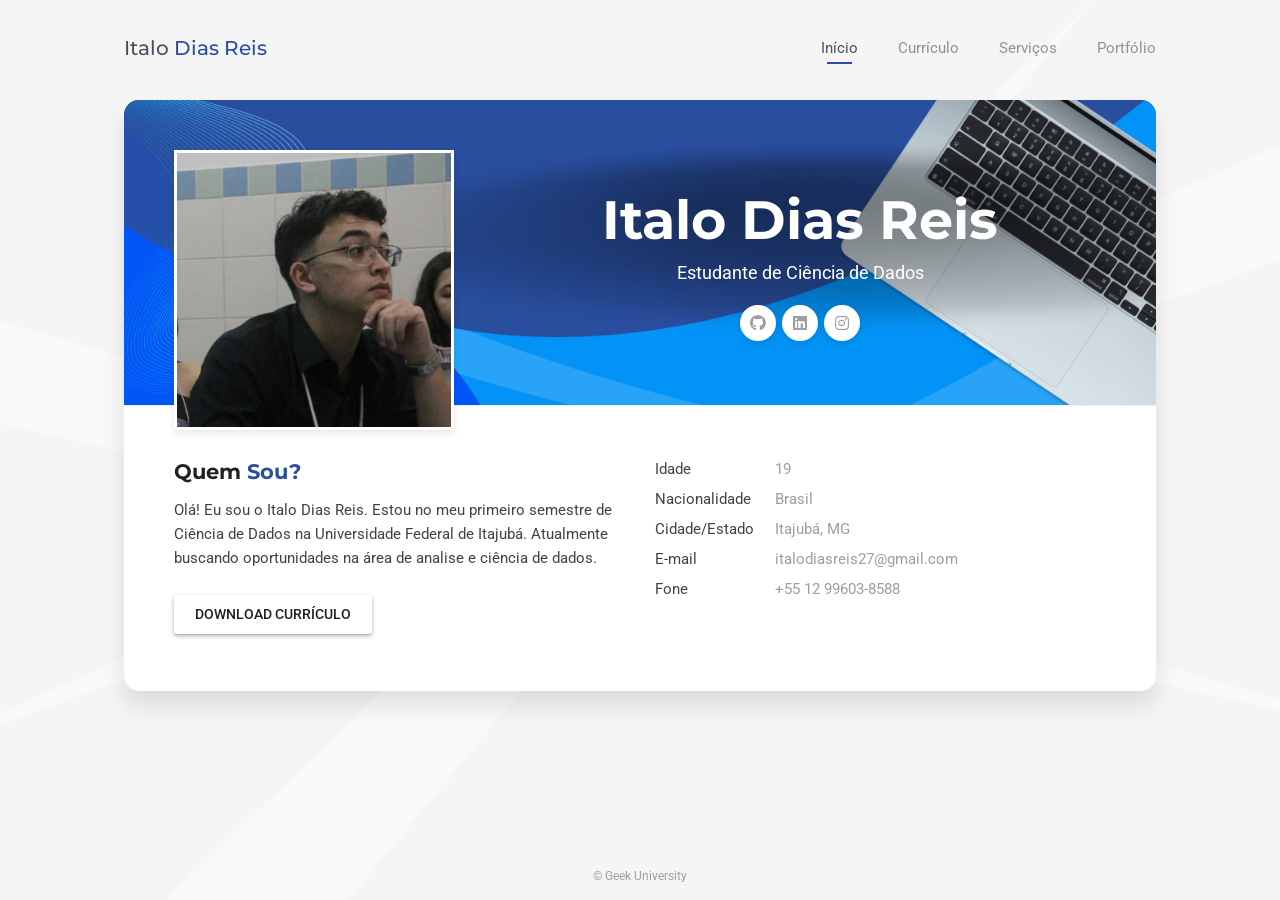
==== Curriculo/italo27-py.github.io/index.html @ 97f1845e "Mudança dos nomes/icones da nova area de habildiades" ====
<!DOCTYPE html>
<html lang="pt-br" class="no-js">
  <head>
    <meta charset="UTF-8" />
    <meta http-equiv="X-UA-Compatible" content="IE=edge"> 
    <title>Italo Dias Reis</title>
    <meta name="viewport" content="width=device-width, initial-scale=1, maximum-scale=1" />
    <meta name="description" content="Curriculum vitae Italo Dias Reis" />
    <meta name="keywords" content="curriculo, vitae, geek, university, git, github" />
    <link rel="shortcut icon" href="favicon.ico">

    <link rel="stylesheet" href="css/bootstrap.min.css" type="text/css">
    <link rel="stylesheet" href="css/normalize.css" type="text/css">
    <link rel="stylesheet" href="css/animate.css" type="text/css">
    <link rel="stylesheet" href="css/transition-animations.css" type="text/css">
    <link rel="stylesheet" href="css/owl.carousel.css" type="text/css">
    <link rel="stylesheet" href="css/magnific-popup.css" type="text/css">
    <link rel="stylesheet" href="css/main-green.css" type="text/css">
    <link rel="stylesheet" href="https://cdnjs.cloudflare.com/ajax/libs/font-awesome/6.5.1/css/all.min.css">
    <script src="js/jquery-2.1.3.min.js"></script>
    <script src="js/modernizr.custom.js"></script>
  </head>

  <body class="material-template">
    <!-- Loading animation -->
    <div class="preloader">
      <div class="preloader-animation">
        <div class="preloader-spinner">
        </div>
      </div>
    </div>
    <!-- /Loading animation -->

    <div id="page" class="page">
      <!-- Header -->
      <header id="site_header" class="header mobile-menu-hide">
        <div class="header-content">
          <div class="site-title-block mobile-hidden">
            <a href="index.html#home"><div class="site-title">Italo <span>Dias Reis</span></div></a>
          </div>

          <!-- Navigation -->
          <div class="site-nav">
            <!-- Main menu -->
            <ul id="nav" class="site-main-menu">
              <li>
                <a class="pt-trigger" href="index.html#home">Início</a>
              </li>
              <li>
                <a class="pt-trigger" href="index.html#resume">Currículo</a>
              </li>
              <li>
                <a class="pt-trigger" href="index.html#services">Serviços</a>
              </li>
              <li>
                <a class="pt-trigger" href="index.html#portfolio">Portfólio</a>
              </li>
            </ul>
            <!-- /Main menu -->
          </div>
          <!-- Navigation -->
        </div>
      </header>
      <!-- /Header -->

      <!-- Mobile Header -->
      <div class="mobile-header mobile-visible">
        <div class="mobile-logo-container">
          <div class="mobile-site-title">Italo Dias Reis</div>
        </div>

        <a class="menu-toggle mobile-visible">
          <i class="fa fa-bars"></i>
        </a>
      </div>
      <!-- /Mobile Header -->

      <!-- Main Content -->
      <div id="main" class="site-main">
        <!-- Page changer wrapper -->
        <div class="pt-wrapper">
          <!-- Subpages -->
          <div class="subpages">

            <!-- Home Subpage -->
            <section class="pt-page" data-id="home">
              <div class="section-inner start-page-content">
                <div class="page-header">
                  <div class="row">
                    <div class="col-sm-4 col-md-4 col-lg-4">
                      <div class="photo">
                        <img src="images/eu.jpeg" alt="Italo Dias Reis">
                      </div>
                    </div>

                    <div class="col-sm-8 col-md-8 col-lg-8">
                      <div class="title-block">
                        <h1>Italo Dias Reis</h1>
                        <div class="owl-carousel text-rotation">                                    
                          <div class="item">
                            <div class="sp-subtitle">Estudante de Ciência de Dados</div>
                          </div>
                          <div class="item">
                            <div class="sp-subtitle">Universidade Federal de Itajubá</div>
                          </div>
                        </div>
                      </div>

                      <div class="social-links">
                        <a href="https://github.com/Italo27-py" target="_blank">
                         <i class="fab fa-github"></i>
                        </a>

                        <a href="https://www.linkedin.com/in/italo-dias-reis-8693a5380/" target="_blank">
                         <i class="fab fa-linkedin"></i>
                        </a>

                        <a href="https://www.instagram.com/italo_dreis/" target="_blank">
                         <i class="fab fa-instagram"></i>
                        </a>
                      </div>
                    </div>
                  </div>
                </div>

                <div class="page-content">
                  <div class="row">

                    <div class="col-sm-6 col-md-6 col-lg-6">
                      <div class="about-me">
                        <div class="block-title">
                          <h3>Quem <span>Sou?</span></h3>
                        </div>
                        <p>Olá! Eu sou o Italo Dias Reis. Estou no meu primeiro semestre de Ciência de Dados na Universidade Federal de Itajubá.
                          Atualmente buscando oportunidades na área de analise e ciência de dados.
                        </p>
                      </div>
                      <div class="download-resume">
                        <a href="cv/Currículo Profissional.pdf" class="btn btn-secondary" target="_blank">Download Currículo</a>
                      </div>
                    </div>

                    <div class="col-sm-6 col-md-6 col-lg-6">
                      <ul class="info-list">
                        <li><span class="title">Idade</span><span class="value">19</span></li>
                        <li><span class="title">Nacionalidade</span><span class="value">Brasil</span></li>
                        <li><span class="title">Cidade/Estado</span><span class="value">Itajubá, MG</span></li>
                        <li><span class="title">E-mail</span><span class="value">italodiasreis27@gmail.com</span></li>
                        <li><span class="title">Fone</span><span class="value">+55 12 99603-8588</span></li>
                      </ul>
                    </div>

                  </div>
                </div>
              </div>
            </section>
            <!-- End of Home Subpage -->

            <!-- Resume Subpage -->
            <section class="pt-page" data-id="resume">
              <div class="section-inner custom-page-content">
                <div class="page-header color-1">
                  <h2>Currículo</h2>
                </div>
                <div class="page-content">

                  <div class="row">
                    <div class="col-sm-6 col-md-6 col-lg-6">
                      <div class="block">
                        <div class="block-title">
                          <h3>Educação</h3>
                        </div>

                        <div class="timeline">
                          <!-- Education 1 -->
                          <div class="timeline-item">
                            <h4 class="item-title">Ciência de Dados</h4>
                            <span class="item-period">2026 - Atual</span>
                            <span class="item-small">UNIFEI</span>
                            <p class="item-description">Graduação voltada para programação, análise de dados e machine learning.</p>
                          </div>
                          <!-- / Education 1 -->

                          <!-- Education 2 -->
                          <div class="timeline-item">
                            <h4 class="item-title">Danki Code</h4>
                            <span class="item-period">2021 (80 horas)</span>
                            <span class="item-small">Danki Code</span>
                            <p class="item-description">Curso especializado em programação e desenvolvimento de jogos.</p>
                          </div>
                          <!-- / Education 2 -->

                          <!-- Education 3 -->
                          <div class="timeline-item">
                            <h4 class="item-title">Udemy</h4>
                            <span class="item-period">2026</span>
                            <span class="item-small">Udemy</span>
                            <p class="item-description">Curso especializado em aprendizado de Git e GitHub.</p>
                          </div>
                          <!-- / Education 3 -->
                        </div>
                      </div>
                    </div>

                    <div class="col-sm-6 col-md-6 col-lg-6">
                      <div class="block">
                        <div class="block-title">
                          <h3>Desenvolvimento profissional</h3>
                        </div>

                        <div class="timeline">
                          <!-- Experience 1 -->
                          <div class="timeline-item">
                            <h4 class="item-title">Trainee</h4>
                            <span class="item-period">2026 - Atual</span>
                            <span class="item-small">Asimov Jr.</span>
                            <p class="item-description">Atuação na área de projetos da Asimov Jr, desenvolvendo habilidades em Ciência de Dados, tecnologia e programação.</p>
                          </div>
                          <!-- / Experience 1 -->

                          <!-- Experience 2 -->
                          <div class="timeline-item">
                            <h4 class="item-title">Chefe da Edição de video</h4>
                            <span class="item-period">2022 - 2025</span>
                            <span class="item-small">Rugido Podcast</span>
                            <p class="item-description">Primeiro podcast de estudantes para estudantes. Projeto estudantil voltado a informar jovens no Brasil todo.</p>
                          </div>
                          <!-- / Experience 2 -->

                          <!-- Experience 3 -->
                          <div class="timeline-item">
                            <h4 class="item-title"></h4>
                            <span class="item-period"></span>
                            <span class="item-small"></span>
                            <p class="item-description"></p>
                          </div>
                          <!-- / Experience 3 -->
                        </div>
                      </div>
                    </div>
                  </div>

                  <div class="row">
                    <div class="col-sm-6 col-md-6 col-lg-6">
                      <div class="block">
                        <div class="block-title">
                          <h3>Tech <span>Skills</span></h3>
                        </div>

                        <div class="skills-info">
                          <h4>Edição de video</h4>                               
                          <div class="skill-container">
                            <div class="skill-percentage skill-1"></div>
                          </div>

                          <h4>Git/GitHub</h4>
                          <div class="skill-container">
                            <div class="skill-percentage skill-2"></div>
                          </div>

                          <h4>MiniTab</h4>
                          <div class="skill-container">
                            <div class="skill-percentage skill-3"></div>
                          </div> 
                        </div>

                      </div>
                    </div>

                    <div class="col-sm-6 col-md-6 col-lg-6">
                      <div class="block">
                        <div class="block-title">
                          <h3>Coding <span>Skills</span></h3>
                        </div>

                        <div class="skills-info">
                          <h4>Python</h4>                               
                          <div class="skill-container">
                            <div class="skill-percentage skill-4"></div>
                          </div>

                          <h4>SQL</h4>
                          <div class="skill-container">
                            <div class="skill-percentage skill-5"></div>
                          </div>
                        </div>
                        
                      </div>
                    </div>
                  </div>

                  <!-- Download Resume Button -->
                  <div class="row">
                    <div class="col-sm-12 col-md-12 col-lg-12">
                      <div class="block">
                        <div class="center download-resume">
                          <a href="cv/resume.pdf" class="btn btn-secondary" target="_blank">Download Currículo</a>
                        </div>
                      </div>
                    </div>
                  </div>
                  <!-- End of Download Resume Button -->

                </div>
              </div>
            </section>
            <!-- End of Resume Subpage -->


            <!-- Services Subpage -->
            <section class="pt-page" data-id="services">
              <div class="section-inner custom-page-content">
                <div class="page-header color-1">
                  <h2>Habilidades</h2>
                </div>
                <div class="page-content">
                  <!-- My Services -->
                  <div class="row">
                    <div class="col-sm-12 col-md-12">
                      <div class="block-title">
                        <h3>Minhas principais <span>habilidades</span></h3>
                      </div>
                    </div>

                    <div class="col-sm-6 col-md-3">
                      <div class="service-block"> 
                        <div class="service-info">
                          <!--<i class="service-icon fa fa-shopping-cart"></i>-->
                          <div class="service-image">
                            <img src="images/service/python_icon.png" alt="Responsive Design" class="mCS_img_loaded">
                          </div>
                          <h4>Python</h4>
                          <p>Lorem ipsum dolor sit amet, consectetur adipisicing elit, sed do eiusmod tempor.</p>
                        </div>
                      </div>
                    </div>

                    <div class="col-sm-6 col-md-3">
                      <div class="service-block"> 
                        <div class="service-info">
                          <div class="service-image">
                            <img src="images/service/edição.png" alt="Photography" class="mCS_img_loaded">
                          </div>
                          <h4>Edição de Vídeo</h4>
                          <p>Lorem ipsum dolor sit amet, consectetur adipisicing elit, sed do eiusmod tempor.</p>
                        </div>
                    </div>
                    </div>

                    <div class="col-sm-6 col-md-3">
                      <div class="service-block"> 
                        <div class="service-info">
                          <div class="service-image">
                            <img src="images/service/problem.png" alt="Creativity" class="mCS_img_loaded">
                          </div>
                          <h4>Resolução de Problemas</h4>
                          <p>Lorem ipsum dolor sit amet, consectetur adipisicing elit, sed do eiusmod tempor.</p>
                        </div>
                      </div>
                    </div>

                    <div class="col-sm-6 col-md-3">
                      <div class="service-block"> 
                        <div class="service-info">
                          <div class="service-image">
                            <img src="images/service/comunication.png" alt="Advetising" class="mCS_img_loaded">
                          </div>
                          <h4>Comunicação</h4>
                          <p>Lorem ipsum dolor sit amet, consectetur adipisicing elit, sed do eiusmod tempor.</p>
                        </div>
                      </div>
                    </div>
                  </div>
                  <!-- End of My Services -->

                  <!-- Clients -->
                  <div class="row">
                    <div class="col-sm-12 col-md-12">
                      <div class="block-title">
                        <h3>Clientes</h3>
                      </div>

                      <div class="col-sm-4 col-md-2 subpage-block">
                        <div class="client-block">
                          <a href="index.html#" target="_blank"><img src="images/clients/client_1.png" alt="image" class="mCS_img_loaded"></a>
                        </div>
                      </div>

                      <div class="col-sm-4 col-md-2 subpage-block">
                        <div class="client-block">
                          <a href="index.html#" target="_blank"><img src="images/clients/client_2.png" alt="image" class="mCS_img_loaded"></a>
                        </div>
                      </div>

                      <div class="col-sm-4 col-md-2 subpage-block">
                        <div class="client-block">
                          <a href="index.html#" target="_blank"><img src="images/clients/client_3.png" alt="image" class="mCS_img_loaded"></a>
                        </div>
                      </div>

                      <div class="col-sm-4 col-md-2 subpage-block">
                        <div class="client-block">
                          <a href="index.html#" target="_blank"><img src="images/clients/client_4.png" alt="image" class="mCS_img_loaded"></a>
                        </div>
                      </div>

                      <div class="col-sm-4 col-md-2 subpage-block">
                        <div class="client-block">
                          <a href="index.html#" target="_blank"><img src="images/clients/client_5.png" alt="image" class="mCS_img_loaded"></a>
                        </div>
                      </div>

                      <div class="col-sm-4 col-md-2 subpage-block">
                        <div class="client-block">
                          <a href="index.html#" target="_blank"><img src="images/clients/client_6.png" alt="image" class="mCS_img_loaded"></a>
                        </div>
                      </div>

                    </div>
                  </div>
                  <!-- End of Clients -->

                  <!-- Testimonials -->
                  <div class="row">
                    <div class="col-sm-12 col-md-12">
                      <div class="block-title">
                        <h3>Depoimentos de clientes</h3>
                      </div>


                      <div class="testimonials owl-carousel block">
                        <!-- Testimonial 1 -->
                        <div class="testimonial-item">
                          <!-- Testimonial Author -->
                          <div class="testimonial-credits">
                            <!-- Picture -->
                            <div class="testimonial-picture">
                              <img src="images/testimonials/testimonial_photo_1.jpg" alt="">
                            </div>              
                            <!-- /Picture -->
                            <!-- Testimonial author information -->
                            <div class="testimonial-author-info">
                              <p class="testimonial-author">Maria Richardson</p>
                              <p class="testimonial-firm">Lindsley's Lumber</p>
                            </div>
                          </div>
                          <!-- /Testimonial author information -->
                          <!-- Testimonial Content -->
                          <div class="testimonial-content">
                            <div class="testimonial-text">
                              <p>"Phasellus eu nunc tincidunt, ultricies elit vitae, pretium eros. Sed sed ipsum sed massa."</p>
                            </div>
                          </div>            
                          <!-- /Testimonial Content -->                
                        </div>
                        <!-- End of Testimonial 1 -->

                        <!-- Testimonial 2 -->
                        <div class="testimonial-item">
                          <!-- Testimonial Author -->
                          <div class="testimonial-credits">
                            <!-- Picture -->
                            <div class="testimonial-picture">
                              <img src="images/testimonials/testimonial_photo_2.jpg" alt="">
                            </div>              
                            <!-- /Picture -->
                            <!-- Testimonial author information -->
                            <div class="testimonial-author-info">
                              <p class="testimonial-author">John Doe</p>
                              <p class="testimonial-firm">Apple Inc.</p>
                            </div>
                          </div>
                          <!-- /Testimonial author information -->
                          <!-- Testimonial Content -->
                          <div class="testimonial-content">
                            <div class="testimonial-text">
                              <p>"Vivamus porta dapibus tristique. Suspendisse et arcu eget nisi convallis eleifend nec ac lorem.</p>
                            </div>
                          </div>            
                          <!-- /Testimonial Content -->                
                        </div>
                        <!-- End of Testimonial 2 -->

                        <!-- Testimonial 3 -->
                        <div class="testimonial-item">
                          <!-- Testimonial Author -->
                          <div class="testimonial-credits">
                            <!-- Picture -->
                            <div class="testimonial-picture">
                              <img src="images/testimonials/testimonial_photo_3.jpg" alt="">
                            </div>              
                            <!-- /Picture -->
                            <!-- Testimonial author information -->
                            <div class="testimonial-author-info">
                              <p class="testimonial-author">George McQueen</p>
                              <p class="testimonial-firm">Harmony House</p>
                            </div>
                          </div>
                          <!-- /Testimonial author information -->
                          <!-- Testimonial Content -->
                          <div class="testimonial-content">
                            <div class="testimonial-text">
                              <p>"Aliquam congue auctor lectus sed fermentum. Nulla ultricies tellus quis sapien lacinia egestas."</p>
                            </div>
                          </div>            
                          <!-- /Testimonial Content -->                
                        </div>
                        <!-- End of Testimonial 3 -->
                      </div>
                    </div>
                  </div>
                  <!-- End of Tesimonials -->
                </div>
              </div>
            </section>
            <!-- End of Services Subpage -->


            <!-- Portfolio Subpage -->
            <section class="pt-page" data-id="portfolio">
              <div class="section-inner custom-page-content">
                <div class="page-header color-1">
                  <h2>Portfólio</h2>
                </div>
                <div class="page-content">

                  <!-- Portfolio Content -->
                  <div class="portfolio-content">
                                
                    <!-- Portfolio filter -->
                    <ul id="portfolio_filters" class="portfolio-filters">
                      <li class="active">
                        <a class="filter btn btn-sm btn-link active" data-group="all">Tudo</a>
                      </li>
                      <li>
                        <a class="filter btn btn-sm btn-link" data-group="media">Web Design</a>
                      </li>
                      <li>
                        <a class="filter btn btn-sm btn-link" data-group="illustration">SEO</a>
                      </li>
                      <li>
                        <a class="filter btn btn-sm btn-link" data-group="video">Programação</a>
                      </li>
                    </ul>
                    <!-- End of Portfolio filter -->

                    <!-- Portfolio Grid -->
                    <div id="portfolio_grid" class="portfolio-grid portfolio-masonry masonry-grid-3">

                      <!-- Portfolio Item 1 -->
                      <figure class="item" data-groups='["all", "media"]'>
                        <a href="images/portfolio/full/3.jpg" class="lightbox" title="Duis Eu Eros Viverra">
                          <img src="images/portfolio/1.jpg" alt="">
                          <div>
                            <h5 class="name">Project Name</h5>
                            <small>Media</small>
                            <i class="fa fa-file-text-o"></i>
                          </div>
                        </a>
                      </figure>
                      <!-- /Portfolio Item 1 -->

                      <!-- Portfolio Item 2 -->
                      <figure class="item" data-groups='["all", "video"]'>
                        <a href="https://player.vimeo.com/video/97102654?autoplay=1" title="Praesent Dolor Ex" class="lightbox mfp-iframe">
                          <img src="images/portfolio/2.jpg" alt="">
                          <div>
                            <h5 class="name">Project Name</h5>
                            <small>Video</small>
                            <i class="fa fa-video-camera"></i>
                          </div>
                        </a>
                      </figure>
                      <!-- /Portfolio Item 2 -->

                      <!-- Portfolio Item 3 -->
                      <figure class="item" data-groups='["all","illustration"]'>
                        <a href="images/portfolio/full/3.jpg" class="lightbox" title="Duis Eu Eros Viverra">
                          <img src="images/portfolio/3.jpg" alt="">
                          <div>
                            <h5 class="name">Project Name</h5>
                            <small>Illustration</small>
                            <i class="fa fa-image"></i>
                          </div>
                        </a>
                      </figure>
                      <!-- /Portfolio Item 3 -->

                      <!-- Portfolio Item 4 -->
                      <figure class="item" data-groups='["all", "media"]'>
                        <a href="images/portfolio/full/4.jpg" class="lightbox" title="Duis Eu Eros Viverra">
                          <img src="images/portfolio/4.jpg" alt="">
                          <div>
                            <h5 class="name">Project Name</h5>
                            <small>Media</small>
                            <i class="fa fa-file-text-o"></i>
                          </div>
                        </a>
                      </figure>
                      <!-- /Portfolio Item 4 -->

                      <!-- Portfolio Item 5 -->
                      <figure class="item" data-groups='["all", "illustration"]'>
                        <a href="images/portfolio/full/5.jpg" class="lightbox" title="Aliquam Condimentum Magna Rhoncus">
                          <img src="images/portfolio/5.jpg" alt="">
                          <div>
                            <h5 class="name">Project Name</h5>
                            <small>Illustration</small>
                            <i class="fa fa-image"></i>
                          </div>
                        </a>
                      </figure>
                      <!-- /Portfolio Item 5 -->

                      <!-- Portfolio Item 6 -->
                      <figure class="item" data-groups='["all", "media"]'>
                        <a href="images/portfolio/full/6.jpg" class="lightbox" title="Duis Eu Eros Viverra">
                          <img src="images/portfolio/6.jpg" alt="">
                          <div>
                            <h5 class="name">Project Name</h5>
                            <small>Media</small>
                            <i class="fa fa-file-text-o"></i>
                          </div>
                        </a>
                      </figure>
                      <!-- /Portfolio Item 6 -->

                      <!-- Portfolio Item 7 -->
                      <figure class="item" data-groups='["all", "video"]'>
                        <a href="https://player.vimeo.com/video/97102654?autoplay=1" title="Nulla Facilisi" class="lightbox mfp-iframe">
                          <img src="images/portfolio/7.jpg" alt="">
                          <div>
                            <h5 class="name">Project Name</h5>
                            <small>Video</small>
                            <i class="fa fa-video-camera"></i>
                          </div>
                        </a>
                      </figure>
                      <!-- /Portfolio Item 7 -->

                      <!-- Portfolio Item 8 -->
                      <figure class="item" data-groups='["all",  "media"]'>
                       <a href="images/portfolio/full/1.jpg" class="lightbox" title="Duis Eu Eros Viverra">
                          <img src="images/portfolio/8.jpg" alt="">
                          <div>
                            <h5 class="name">Project Name</h5>
                            <small>Media</small>
                            <i class="fa fa-file-text-o"></i>
                          </div>
                        </a>
                      </figure>
                      <!-- /Portfolio Item 8 -->

                      <!-- Portfolio Item 9 -->
                      <figure class="item" data-groups='["all","illustration"]'>
                        <a href="images/portfolio/full/9.jpg" class="lightbox" title="Mauris Neque Dolor">
                          <img src="images/portfolio/9.jpg" alt="">
                          <div>
                            <h5 class="name">Project Name</h5>
                            <small>Illustration</small>
                            <i class="fa fa-image"></i>
                          </div>
                        </a>
                      </figure>
                      <!-- /Portfolio Item 9 -->

                      <!-- Portfolio Item 10 -->
                      <figure class="item" data-groups='["all", "video"]'>
                        <a href="https://player.vimeo.com/video/97102654?autoplay=1" title="Donec Lectus Arcu" class="lightbox mfp-iframe">
                          <img src="images/portfolio/10.jpg" alt="">
                          <div>
                            <h5 class="name">Project Name</h5>
                            <small>Video</small>
                            <i class="fa fa-video-camera"></i>
                          </div>
                        </a>
                      </figure>
                      <!-- /Portfolio Item 10 -->

                      <!-- Portfolio Item 11 -->
                      <figure class="item" data-groups='["all","illustration"]'>
                        <a href="images/portfolio/full/11.jpg" class="lightbox" title="Duis Eu Eros Viverra">
                          <img src="images/portfolio/11.jpg" alt="">
                          <div>
                            <h5 class="name">Project Name</h5>
                            <small>Illustration</small>
                            <i class="fa fa-image"></i>
                          </div>
                        </a>
                      </figure>
                      <!-- /Portfolio Item 11 -->

                      <!-- Portfolio Item 12 -->
                      <figure class="item" data-groups='["all","media"]'>
                        <a href="images/portfolio/full/1.jpg" class="lightbox" title="Duis Eu Eros Viverra">
                          <img src="images/portfolio/12.jpg" alt="">
                          <div>
                            <h5 class="name">Project Name</h5>
                            <small>Media</small>
                            <i class="fa fa-file-text-o"></i>
                          </div>
                        </a>
                      </figure>
                      <!-- /Portfolio Item 12 -->
                    </div>
                    <!-- /Portfolio Grid -->

                  </div>
                  <!-- /Portfolio Content -->
                </div>
              </div>
            </section>
            <!-- /Portfolio Subpage -->

          </div>
        </div>
        <!-- /Page changer wrapper -->
      </div>
      <!-- /Main Content -->
    </div>
    <footer>
      <div class="copyrights">&copy; Geek University</div>
    </footer>
    <script type="text/javascript" src="js/bootstrap.min.js"></script>
    <script type="text/javascript" src="js/pages-switcher.js"></script>
    <script type="text/javascript" src="js/imagesloaded.pkgd.min.js"></script>
    <script type="text/javascript" src="js/validator.js"></script>
    <script type="text/javascript" src="js/jquery.shuffle.min.js"></script>
    <script type="text/javascript" src="js/masonry.pkgd.min.js"></script>
    <script type="text/javascript" src="js/owl.carousel.min.js"></script>
    <script type="text/javascript" src="js/jquery.magnific-popup.min.js"></script>
    <script type="text/javascript" src="js/jquery.hoverdir.js"></script>
    <script type="text/javascript" src="js/jquery.googlemap.js"></script>
    <script type="text/javascript" src="js/main.js"></script>
  </body>
</html>
---- Curriculo/italo27-py.github.io/css/transition-animations.css ----
/* animation sets */

/* move from / to  */

.pt-page-moveToLeft {
	-webkit-animation: moveToLeft .6s ease both;
	animation: moveToLeft .6s ease both;
}

.pt-page-moveFromLeft {
	-webkit-animation: moveFromLeft .6s ease both;
	animation: moveFromLeft .6s ease both;
}

.pt-page-moveToRight {
	-webkit-animation: moveToRight .6s ease both;
	animation: moveToRight .6s ease both;
}

.pt-page-moveFromRight {
	-webkit-animation: moveFromRight .6s ease both;
	animation: moveFromRight .6s ease both;
}

.pt-page-moveToTop {
	-webkit-animation: moveToTop .6s ease both;
	animation: moveToTop .6s ease both;
}

.pt-page-moveFromTop {
	-webkit-animation: moveFromTop .6s ease both;
	animation: moveFromTop .6s ease both;
}

.pt-page-moveToBottom {
	-webkit-animation: moveToBottom .6s ease both;
	animation: moveToBottom .6s ease both;
}

.pt-page-moveFromBottom {
	-webkit-animation: moveFromBottom .6s ease both;
	animation: moveFromBottom .6s ease both;
}

/* fade */

.pt-page-fade {
	-webkit-animation: fade .7s ease both;
	animation: fade .7s ease both;
}

/* move from / to and fade */

.pt-page-moveToLeftFade {
	-webkit-animation: moveToLeftFade .7s ease both;
	animation: moveToLeftFade .7s ease both;
}

.pt-page-moveFromLeftFade {
	-webkit-animation: moveFromLeftFade .7s ease both;
	animation: moveFromLeftFade .7s ease both;
}

.pt-page-moveToRightFade {
	-webkit-animation: moveToRightFade .7s ease both;
	animation: moveToRightFade .7s ease both;
}

.pt-page-moveFromRightFade {
	-webkit-animation: moveFromRightFade .7s ease both;
	animation: moveFromRightFade .7s ease both;
}

.pt-page-moveToTopFade {
	-webkit-animation: moveToTopFade .7s ease both;
	animation: moveToTopFade .7s ease both;
}

.pt-page-moveFromTopFade {
	-webkit-animation: moveFromTopFade .7s ease both;
	animation: moveFromTopFade .7s ease both;
}

.pt-page-moveToBottomFade {
	-webkit-animation: moveToBottomFade .7s ease both;
	animation: moveToBottomFade .7s ease both;
}

.pt-page-moveFromBottomFade {
	-webkit-animation: moveFromBottomFade .7s ease both;
	animation: moveFromBottomFade .7s ease both;
}

/* move to with different easing */

.pt-page-moveToLeftEasing {
	-webkit-animation: moveToLeft .7s ease-in-out both;
	animation: moveToLeft .7s ease-in-out both;
}
.pt-page-moveToRightEasing {
	-webkit-animation: moveToRight .7s ease-in-out both;
	animation: moveToRight .7s ease-in-out both;
}
.pt-page-moveToTopEasing {
	-webkit-animation: moveToTop .7s ease-in-out both;
	animation: moveToTop .7s ease-in-out both;
}
.pt-page-moveToBottomEasing {
	-webkit-animation: moveToBottom .7s ease-in-out both;
	animation: moveToBottom .7s ease-in-out both;
}

/********************************* keyframes **************************************/

/* move from / to  */

@-webkit-keyframes moveToLeft {
	from { }
	to { -webkit-transform: translateX(-100%); }
}
@keyframes moveToLeft {
	from { }
	to { -webkit-transform: translateX(-100%); transform: translateX(-100%); }
}

@-webkit-keyframes moveFromLeft {
	from { -webkit-transform: translateX(-100%); }
}
@keyframes moveFromLeft {
	from { -webkit-transform: translateX(-100%); transform: translateX(-100%); }
}

@-webkit-keyframes moveToRight { 
	from { }
	to { -webkit-transform: translateX(100%); }
}
@keyframes moveToRight { 
	from { }
	to { -webkit-transform: translateX(100%); transform: translateX(100%); }
}

@-webkit-keyframes moveFromRight {
	from { -webkit-transform: translateX(100%); }
}
@keyframes moveFromRight {
	from { -webkit-transform: translateX(100%); transform: translateX(100%); }
}

@-webkit-keyframes moveToTop {
	from { }
	to { -webkit-transform: translateY(-100%); }
}
@keyframes moveToTop {
	from { }
	to { -webkit-transform: translateY(-100%); transform: translateY(-100%); }
}

@-webkit-keyframes moveFromTop {
	from { -webkit-transform: translateY(-100%); }
}
@keyframes moveFromTop {
	from { -webkit-transform: translateY(-100%); transform: translateY(-100%); }
}

@-webkit-keyframes moveToBottom {
	from { }
	to { -webkit-transform: translateY(100%); }
}
@keyframes moveToBottom {
	from { }
	to { -webkit-transform: translateY(100%); transform: translateY(100%); }
}

@-webkit-keyframes moveFromBottom {
	from { -webkit-transform: translateY(100%); }
}
@keyframes moveFromBottom {
	from { -webkit-transform: translateY(100%); transform: translateY(100%); }
}

/* fade */

@-webkit-keyframes fade {
	from { }
	to { opacity: 0.3; }
}
@keyframes fade {
	from { }
	to { opacity: 0.3; }
}

/* move from / to and fade */

@-webkit-keyframes moveToLeftFade {
	from { }
	to { opacity: 0.3; -webkit-transform: translateX(-100%); }
}
@keyframes moveToLeftFade {
	from { }
	to { opacity: 0.3; -webkit-transform: translateX(-100%); transform: translateX(-100%); }
}

@-webkit-keyframes moveFromLeftFade {
	from { opacity: 0.3; -webkit-transform: translateX(-100%); }
}
@keyframes moveFromLeftFade {
	from { opacity: 0.3; -webkit-transform: translateX(-100%); transform: translateX(-100%); }
}

@-webkit-keyframes moveToRightFade {
	from { }
	to { opacity: 0.3; -webkit-transform: translateX(100%); }
}
@keyframes moveToRightFade {
	from { }
	to { opacity: 0.3; -webkit-transform: translateX(100%); transform: translateX(100%); }
}

@-webkit-keyframes moveFromRightFade {
	from { opacity: 0.3; -webkit-transform: translateX(100%); }
}
@keyframes moveFromRightFade {
	from { opacity: 0.3; -webkit-transform: translateX(100%); transform: translateX(100%); }
}

@-webkit-keyframes moveToTopFade {
	from { }
	to { opacity: 0.3; -webkit-transform: translateY(-100%); }
}
@keyframes moveToTopFade {
	from { }
	to { opacity: 0.3; -webkit-transform: translateY(-100%); transform: translateY(-100%); }
}

@-webkit-keyframes moveFromTopFade {
	from { opacity: 0.3; -webkit-transform: translateY(-100%); }
}
@keyframes moveFromTopFade {
	from { opacity: 0.3; -webkit-transform: translateY(-100%); transform: translateY(-100%); }
}

@-webkit-keyframes moveToBottomFade {
	from { }
	to { opacity: 0.3; -webkit-transform: translateY(100%); }
}
@keyframes moveToBottomFade {
	from { }
	to { opacity: 0.3; -webkit-transform: translateY(100%); transform: translateY(100%); }
}

@-webkit-keyframes moveFromBottomFade {
	from { opacity: 0.3; -webkit-transform: translateY(100%); }
}
@keyframes moveFromBottomFade {
	from { opacity: 0.3; -webkit-transform: translateY(100%); transform: translateY(100%); }
}

/* scale and fade */

.pt-page-scaleDown {
	-webkit-animation: scaleDown .7s ease both;
	animation: scaleDown .7s ease both;
}

.pt-page-scaleUp {
	-webkit-animation: scaleUp .7s ease both;
	animation: scaleUp .7s ease both;
}

.pt-page-scaleUpDown {
	-webkit-animation: scaleUpDown .5s ease both;
	animation: scaleUpDown .5s ease both;
}

.pt-page-scaleDownUp {
	-webkit-animation: scaleDownUp .5s ease both;
	animation: scaleDownUp .5s ease both;
}

.pt-page-scaleDownCenter {
	-webkit-animation: scaleDownCenter .4s ease-in both;
	animation: scaleDownCenter .4s ease-in both;
}

.pt-page-scaleUpCenter {
	-webkit-animation: scaleUpCenter .4s ease-out both;
	animation: scaleUpCenter .4s ease-out both;
}

/********************************* keyframes **************************************/

/* scale and fade */

@-webkit-keyframes scaleDown {
	from { }
	to { opacity: 0; -webkit-transform: scale(.8); }
}
@keyframes scaleDown {
	from { }
	to { opacity: 0; -webkit-transform: scale(.8); transform: scale(.8); }
}

@-webkit-keyframes scaleUp {
	from { opacity: 0; -webkit-transform: scale(.8); }
}
@keyframes scaleUp {
	from { opacity: 0; -webkit-transform: scale(.8); transform: scale(.8); }
}

@-webkit-keyframes scaleUpDown {
	from { opacity: 0; -webkit-transform: scale(1.2); }
}
@keyframes scaleUpDown {
	from { opacity: 0; -webkit-transform: scale(1.2); transform: scale(1.2); }
}

@-webkit-keyframes scaleDownUp {
	from { }
	to { opacity: 0; -webkit-transform: scale(1.2); }
}
@keyframes scaleDownUp {
	from { }
	to { opacity: 0; -webkit-transform: scale(1.2); transform: scale(1.2); }
}

@-webkit-keyframes scaleDownCenter {
	from { }
	to { opacity: 0; -webkit-transform: scale(.7); }
}
@keyframes scaleDownCenter {
	from { }
	to { opacity: 0; -webkit-transform: scale(.7); transform: scale(.7); }
}

@-webkit-keyframes scaleUpCenter {
	from { opacity: 0; -webkit-transform: scale(.7); }
}
@keyframes scaleUpCenter {
	from { opacity: 0; -webkit-transform: scale(.7); transform: scale(.7); }
}

/* rotate sides first and scale */

.pt-page-rotateRightSideFirst {
	-webkit-transform-origin: 0% 50%;
	transform-origin: 0% 50%;
	-webkit-animation: rotateRightSideFirst .8s both ease-in;
	animation: rotateRightSideFirst .8s both ease-in;
}
.pt-page-rotateLeftSideFirst {
	-webkit-transform-origin: 100% 50%;
	transform-origin: 100% 50%;
	-webkit-animation: rotateLeftSideFirst .8s both ease-in;
	animation: rotateLeftSideFirst .8s both ease-in;
}
.pt-page-rotateTopSideFirst {
	-webkit-transform-origin: 50% 100%;
	transform-origin: 50% 100%;
	-webkit-animation: rotateTopSideFirst .8s both ease-in;
	animation: rotateTopSideFirst .8s both ease-in;
}
.pt-page-rotateBottomSideFirst {
	-webkit-transform-origin: 50% 0%;
	transform-origin: 50% 0%;
	-webkit-animation: rotateBottomSideFirst .8s both ease-in;
	animation: rotateBottomSideFirst .8s both ease-in;
}

/* flip */

.pt-page-flipOutRight {
	-webkit-transform-origin: 50% 50%;
	transform-origin: 50% 50%;
	-webkit-animation: flipOutRight .5s both ease-in;
	animation: flipOutRight .5s both ease-in;
}
.pt-page-flipInLeft {
	-webkit-transform-origin: 50% 50%;
	transform-origin: 50% 50%;
	-webkit-animation: flipInLeft .5s both ease-out;
	animation: flipInLeft .5s both ease-out;
}
.pt-page-flipOutLeft {
	-webkit-transform-origin: 50% 50%;
	transform-origin: 50% 50%;
	-webkit-animation: flipOutLeft .5s both ease-in;
	animation: flipOutLeft .5s both ease-in;
}
.pt-page-flipInRight {
	-webkit-transform-origin: 50% 50%;
	transform-origin: 50% 50%;
	-webkit-animation: flipInRight .5s both ease-out;
	animation: flipInRight .5s both ease-out;
}
.pt-page-flipOutTop {
	-webkit-transform-origin: 50% 50%;
	transform-origin: 50% 50%;
	-webkit-animation: flipOutTop .5s both ease-in;
	animation: flipOutTop .5s both ease-in;
}
.pt-page-flipInBottom {
	-webkit-transform-origin: 50% 50%;
	transform-origin: 50% 50%;
	-webkit-animation: flipInBottom .5s both ease-out;
	animation: flipInBottom .5s both ease-out;
}
.pt-page-flipOutBottom {
	-webkit-transform-origin: 50% 50%;
	transform-origin: 50% 50%;
	-webkit-animation: flipOutBottom .5s both ease-in;
	animation: flipOutBottom .5s both ease-in;
}
.pt-page-flipInTop {
	-webkit-transform-origin: 50% 50%;
	transform-origin: 50% 50%;
	-webkit-animation: flipInTop .5s both ease-out;
	animation: flipInTop .5s both ease-out;
}

/* rotate fall */

.pt-page-rotateFall {
	-webkit-transform-origin: 0% 0%;
	transform-origin: 0% 0%;
	-webkit-animation: rotateFall 1s both ease-in;
	animation: rotateFall 1s both ease-in;
}

/* rotate newspaper */
.pt-page-rotateOutNewspaper {
	-webkit-transform-origin: 50% 50%;
	transform-origin: 50% 50%;
	-webkit-animation: rotateOutNewspaper .5s both ease-in;
	animation: rotateOutNewspaper .5s both ease-in;
}
.pt-page-rotateInNewspaper {
	-webkit-transform-origin: 50% 50%;
	transform-origin: 50% 50%;
	-webkit-animation: rotateInNewspaper .5s both ease-out;
	animation: rotateInNewspaper .5s both ease-out;
}

/* push */
.pt-page-rotatePushLeft {
	-webkit-transform-origin: 0% 50%;
	transform-origin: 0% 50%;
	-webkit-animation: rotatePushLeft .8s both ease;
	animation: rotatePushLeft .8s both ease;
}
.pt-page-rotatePushRight {
	-webkit-transform-origin: 100% 50%;
	transform-origin: 100% 50%;
	-webkit-animation: rotatePushRight .8s both ease;
	animation: rotatePushRight .8s both ease;
}
.pt-page-rotatePushTop {
	-webkit-transform-origin: 50% 0%;
	transform-origin: 50% 0%;
	-webkit-animation: rotatePushTop .8s both ease;
	animation: rotatePushTop .8s both ease;
}
.pt-page-rotatePushBottom {
	-webkit-transform-origin: 50% 100%;
	transform-origin: 50% 100%;
	-webkit-animation: rotatePushBottom .8s both ease;
	animation: rotatePushBottom .8s both ease;
}

/* pull */
.pt-page-rotatePullRight {
	-webkit-transform-origin: 100% 50%;
	transform-origin: 100% 50%;
	-webkit-animation: rotatePullRight .5s both ease;
	animation: rotatePullRight .5s both ease;
}
.pt-page-rotatePullLeft {
	-webkit-transform-origin: 0% 50%;
	transform-origin: 0% 50%;
	-webkit-animation: rotatePullLeft .5s both ease;
	animation: rotatePullLeft .5s both ease;
}
.pt-page-rotatePullTop {
	-webkit-transform-origin: 50% 0%;
	transform-origin: 50% 0%;
	-webkit-animation: rotatePullTop .5s both ease;
	animation: rotatePullTop .5s both ease;
}
.pt-page-rotatePullBottom {
	-webkit-transform-origin: 50% 100%;
	transform-origin: 50% 100%;
	-webkit-animation: rotatePullBottom .5s both ease;
	animation: rotatePullBottom .5s both ease;
}

/* fold */
.pt-page-rotateFoldRight {
	-webkit-transform-origin: 0% 50%;
	transform-origin: 0% 50%;
	-webkit-animation: rotateFoldRight .7s both ease;
	animation: rotateFoldRight .7s both ease;
}
.pt-page-rotateFoldLeft {
	-webkit-transform-origin: 100% 50%;
	transform-origin: 100% 50%;
	-webkit-animation: rotateFoldLeft .7s both ease;
	animation: rotateFoldLeft .7s both ease;
}
.pt-page-rotateFoldTop {
	-webkit-transform-origin: 50% 100%;
	transform-origin: 50% 100%;
	-webkit-animation: rotateFoldTop .7s both ease;
	animation: rotateFoldTop .7s both ease;
}
.pt-page-rotateFoldBottom {
	-webkit-transform-origin: 50% 0%;
	transform-origin: 50% 0%;
	-webkit-animation: rotateFoldBottom .7s both ease;
	animation: rotateFoldBottom .7s both ease;
}

/* unfold */
.pt-page-rotateUnfoldLeft {
	-webkit-transform-origin: 100% 50%;
	transform-origin: 100% 50%;
	-webkit-animation: rotateUnfoldLeft .7s both ease;
	animation: rotateUnfoldLeft .7s both ease;
}
.pt-page-rotateUnfoldRight {
	-webkit-transform-origin: 0% 50%;
	transform-origin: 0% 50%;
	-webkit-animation: rotateUnfoldRight .7s both ease;
	animation: rotateUnfoldRight .7s both ease;
}
.pt-page-rotateUnfoldTop {
	-webkit-transform-origin: 50% 100%;
	transform-origin: 50% 100%;
	-webkit-animation: rotateUnfoldTop .7s both ease;
	animation: rotateUnfoldTop .7s both ease;
}
.pt-page-rotateUnfoldBottom {
	-webkit-transform-origin: 50% 0%;
	transform-origin: 50% 0%;
	-webkit-animation: rotateUnfoldBottom .7s both ease;
	animation: rotateUnfoldBottom .7s both ease;
}

/* room walls */
.pt-page-rotateRoomLeftOut {
	-webkit-transform-origin: 100% 50%;
	transform-origin: 100% 50%;
	-webkit-animation: rotateRoomLeftOut .8s both ease;
	animation: rotateRoomLeftOut .8s both ease;
}
.pt-page-rotateRoomLeftIn {
	-webkit-transform-origin: 0% 50%;
	transform-origin: 0% 50%;
	-webkit-animation: rotateRoomLeftIn .8s both ease;
	animation: rotateRoomLeftIn .8s both ease;
}
.pt-page-rotateRoomRightOut {
	-webkit-transform-origin: 0% 50%;
	transform-origin: 0% 50%;
	-webkit-animation: rotateRoomRightOut .8s both ease;
	animation: rotateRoomRightOut .8s both ease;
}
.pt-page-rotateRoomRightIn {
	-webkit-transform-origin: 100% 50%;
	transform-origin: 100% 50%;
	-webkit-animation: rotateRoomRightIn .8s both ease;
	animation: rotateRoomRightIn .8s both ease;
}
.pt-page-rotateRoomTopOut {
	-webkit-transform-origin: 50% 100%;
	transform-origin: 50% 100%;
	-webkit-animation: rotateRoomTopOut .8s both ease;
	animation: rotateRoomTopOut .8s both ease;
}
.pt-page-rotateRoomTopIn {
	-webkit-transform-origin: 50% 0%;
	transform-origin: 50% 0%;
	-webkit-animation: rotateRoomTopIn .8s both ease;
	animation: rotateRoomTopIn .8s both ease;
}
.pt-page-rotateRoomBottomOut {
	-webkit-transform-origin: 50% 0%;
	transform-origin: 50% 0%;
	-webkit-animation: rotateRoomBottomOut .8s both ease;
	animation: rotateRoomBottomOut .8s both ease;
}
.pt-page-rotateRoomBottomIn {
	-webkit-transform-origin: 50% 100%;
	transform-origin: 50% 100%;
	-webkit-animation: rotateRoomBottomIn .8s both ease;
	animation: rotateRoomBottomIn .8s both ease;
}

/* cube */
.pt-page-rotateCubeLeftOut {
	-webkit-transform-origin: 100% 50%;
	transform-origin: 100% 50%;
	-webkit-animation: rotateCubeLeftOut .6s both ease-in;
	animation: rotateCubeLeftOut .6s both ease-in;
}
.pt-page-rotateCubeLeftIn {
	-webkit-transform-origin: 0% 50%;
	transform-origin: 0% 50%;
	-webkit-animation: rotateCubeLeftIn .6s both ease-in;
	animation: rotateCubeLeftIn .6s both ease-in;
}
.pt-page-rotateCubeRightOut {
	-webkit-transform-origin: 0% 50%;
	transform-origin: 0% 50%;
	-webkit-animation: rotateCubeRightOut .6s both ease-in;
	animation: rotateCubeRightOut .6s both ease-in;
}
.pt-page-rotateCubeRightIn {
	-webkit-transform-origin: 100% 50%;
	transform-origin: 100% 50%;
	-webkit-animation: rotateCubeRightIn .6s both ease-in;
	animation: rotateCubeRightIn .6s both ease-in;
}
.pt-page-rotateCubeTopOut {
	-webkit-transform-origin: 50% 100%;
	transform-origin: 50% 100%;
	-webkit-animation: rotateCubeTopOut .6s both ease-in;
	animation: rotateCubeTopOut .6s both ease-in;
}
.pt-page-rotateCubeTopIn {
	-webkit-transform-origin: 50% 0%;
	transform-origin: 50% 0%;
	-webkit-animation: rotateCubeTopIn .6s both ease-in;
	animation: rotateCubeTopIn .6s both ease-in;
}
.pt-page-rotateCubeBottomOut {
	-webkit-transform-origin: 50% 0%;
	transform-origin: 50% 0%;
	-webkit-animation: rotateCubeBottomOut .6s both ease-in;
	animation: rotateCubeBottomOut .6s both ease-in;
}
.pt-page-rotateCubeBottomIn {
	-webkit-transform-origin: 50% 100%;
	transform-origin: 50% 100%;
	-webkit-animation: rotateCubeBottomIn .6s both ease-in;
	animation: rotateCubeBottomIn .6s both ease-in;
}

/* carousel */
.pt-page-rotateCarouselLeftOut {
	-webkit-transform-origin: 100% 50%;
	transform-origin: 100% 50%;
	-webkit-animation: rotateCarouselLeftOut .8s both ease;
	animation: rotateCarouselLeftOut .8s both ease;
}
.pt-page-rotateCarouselLeftIn {
	-webkit-transform-origin: 0% 50%;
	transform-origin: 0% 50%;
	-webkit-animation: rotateCarouselLeftIn .8s both ease;
	animation: rotateCarouselLeftIn .8s both ease;
}
.pt-page-rotateCarouselRightOut {
	-webkit-transform-origin: 0% 50%;
	transform-origin: 0% 50%;
	-webkit-animation: rotateCarouselRightOut .8s both ease;
	animation: rotateCarouselRightOut .8s both ease;
}
.pt-page-rotateCarouselRightIn {
	-webkit-transform-origin: 100% 50%;
	transform-origin: 100% 50%;
	-webkit-animation: rotateCarouselRightIn .8s both ease;
	animation: rotateCarouselRightIn .8s both ease;
}
.pt-page-rotateCarouselTopOut {
	-webkit-transform-origin: 50% 100%;
	transform-origin: 50% 100%;
	-webkit-animation: rotateCarouselTopOut .8s both ease;
	animation: rotateCarouselTopOut .8s both ease;
}
.pt-page-rotateCarouselTopIn {
	-webkit-transform-origin: 50% 0%;
	transform-origin: 50% 0%;
	-webkit-animation: rotateCarouselTopIn .8s both ease;
	animation: rotateCarouselTopIn .8s both ease;
}
.pt-page-rotateCarouselBottomOut {
	-webkit-transform-origin: 50% 0%;
	transform-origin: 50% 0%;
	-webkit-animation: rotateCarouselBottomOut .8s both ease;
	animation: rotateCarouselBottomOut .8s both ease;
}
.pt-page-rotateCarouselBottomIn {
	-webkit-transform-origin: 50% 100%;
	transform-origin: 50% 100%;
	-webkit-animation: rotateCarouselBottomIn .8s both ease;
	animation: rotateCarouselBottomIn .8s both ease;
}

/* sides */
.pt-page-rotateSidesOut {
	-webkit-transform-origin: -50% 50%;
	transform-origin: -50% 50%;
	-webkit-animation: rotateSidesOut .5s both ease-in;
	animation: rotateSidesOut .5s both ease-in;
}
.pt-page-rotateSidesIn {
	-webkit-transform-origin: 150% 50%;
	transform-origin: 150% 50%;
	-webkit-animation: rotateSidesIn .5s both ease-out;
	animation: rotateSidesIn .5s both ease-out;
}

/* slide */
.pt-page-rotateSlideOut {
	-webkit-animation: rotateSlideOut 1s both ease;
	animation: rotateSlideOut 1s both ease;
}
.pt-page-rotateSlideIn {
	-webkit-animation: rotateSlideIn 1s both ease;
	animation: rotateSlideIn 1s both ease;
}

/********************************* keyframes **************************************/

/* rotate sides first and scale */

@-webkit-keyframes rotateRightSideFirst {
	0% { }
	40% { -webkit-transform: rotateY(15deg); opacity: .8; -webkit-animation-timing-function: ease-out; }
	100% { -webkit-transform: scale(0.8) translateZ(-200px); opacity:0; }
}
@keyframes rotateRightSideFirst {
	0% { }
	40% { -webkit-transform: rotateY(15deg); transform: rotateY(15deg); opacity: .8; -webkit-animation-timing-function: ease-out; animation-timing-function: ease-out; }
	100% { -webkit-transform: scale(0.8) translateZ(-200px); transform: scale(0.8) translateZ(-200px); opacity:0; }
}

@-webkit-keyframes rotateLeftSideFirst {
	0% { }
	40% { -webkit-transform: rotateY(-15deg); opacity: .8; -webkit-animation-timing-function: ease-out; }
	100% { -webkit-transform: scale(0.8) translateZ(-200px); opacity:0; }
}
@keyframes rotateLeftSideFirst {
	0% { }
	40% { -webkit-transform: rotateY(-15deg); transform: rotateY(-15deg); opacity: .8; -webkit-animation-timing-function: ease-out; animation-timing-function: ease-out; }
	100% { -webkit-transform: scale(0.8) translateZ(-200px); transform: scale(0.8) translateZ(-200px); opacity:0; }
}

@-webkit-keyframes rotateTopSideFirst {
	0% { }
	40% { -webkit-transform: rotateX(15deg); opacity: .8; -webkit-animation-timing-function: ease-out; }
	100% { -webkit-transform: scale(0.8) translateZ(-200px); opacity:0; }
}
@keyframes rotateTopSideFirst {
	0% { }
	40% { -webkit-transform: rotateX(15deg); transform: rotateX(15deg); opacity: .8; -webkit-animation-timing-function: ease-out; animation-timing-function: ease-out; }
	100% { -webkit-transform: scale(0.8) translateZ(-200px); transform: scale(0.8) translateZ(-200px); opacity:0; }
}

@-webkit-keyframes rotateBottomSideFirst {
	0% { }
	40% { -webkit-transform: rotateX(-15deg); opacity: .8; -webkit-animation-timing-function: ease-out; }
	100% { -webkit-transform: scale(0.8) translateZ(-200px); opacity:0; }
}
@keyframes rotateBottomSideFirst {
	0% { }
	40% { -webkit-transform: rotateX(-15deg); transform: rotateX(-15deg); opacity: .8; -webkit-animation-timing-function: ease-out; animation-timing-function: ease-out; }
	100% { -webkit-transform: scale(0.8) translateZ(-200px); transform: scale(0.8) translateZ(-200px); opacity:0; }
}

/* flip */

@-webkit-keyframes flipOutRight {
	from { }
	to { -webkit-transform: translateZ(-1000px) rotateY(90deg); opacity: 0.2; }
}
@keyframes flipOutRight {
	from { }
	to { -webkit-transform: translateZ(-1000px) rotateY(90deg); transform: translateZ(-1000px) rotateY(90deg); opacity: 0.2; }
}

@-webkit-keyframes flipInLeft {
	from { -webkit-transform: translateZ(-1000px) rotateY(-90deg); opacity: 0.2; }
}
@keyframes flipInLeft {
	from { -webkit-transform: translateZ(-1000px) rotateY(-90deg); transform: translateZ(-1000px) rotateY(-90deg); opacity: 0.2; }
}

@-webkit-keyframes flipOutLeft {
	from { }
	to { -webkit-transform: translateZ(-1000px) rotateY(-90deg); opacity: 0.2; }
}
@keyframes flipOutLeft {
	from { }
	to { -webkit-transform: translateZ(-1000px) rotateY(-90deg); transform: translateZ(-1000px) rotateY(-90deg); opacity: 0.2; }
}

@-webkit-keyframes flipInRight {
	from { -webkit-transform: translateZ(-1000px) rotateY(90deg); opacity: 0.2; }
}
@keyframes flipInRight {
	from { -webkit-transform: translateZ(-1000px) rotateY(90deg); transform: translateZ(-1000px) rotateY(90deg); opacity: 0.2; }
}

@-webkit-keyframes flipOutTop {
	from { }
	to { -webkit-transform: translateZ(-1000px) rotateX(90deg); opacity: 0.2; }
}
@keyframes flipOutTop {
	from { }
	to { -webkit-transform: translateZ(-1000px) rotateX(90deg); transform: translateZ(-1000px) rotateX(90deg); opacity: 0.2; }
}

@-webkit-keyframes flipInBottom {
	from { -webkit-transform: translateZ(-1000px) rotateX(-90deg); opacity: 0.2; }
}
@keyframes flipInBottom {
	from { -webkit-transform: translateZ(-1000px) rotateX(-90deg); transform: translateZ(-1000px) rotateX(-90deg); opacity: 0.2; }
}

@-webkit-keyframes flipOutBottom {
	from { }
	to { -webkit-transform: translateZ(-1000px) rotateX(-90deg); opacity: 0.2; }
}
@keyframes flipOutBottom {
	from { }
	to { -webkit-transform: translateZ(-1000px) rotateX(-90deg); transform: translateZ(-1000px) rotateX(-90deg); opacity: 0.2; }
}

@-webkit-keyframes flipInTop {
	from { -webkit-transform: translateZ(-1000px) rotateX(90deg); opacity: 0.2; }
}
@keyframes flipInTop {
	from { -webkit-transform: translateZ(-1000px) rotateX(90deg); transform: translateZ(-1000px) rotateX(90deg); opacity: 0.2; }
}

/* fall */

@-webkit-keyframes rotateFall {
	0% { -webkit-transform: rotateZ(0deg); }
	20% { -webkit-transform: rotateZ(10deg); -webkit-animation-timing-function: ease-out; }
	40% { -webkit-transform: rotateZ(17deg); }
	60% { -webkit-transform: rotateZ(16deg); }
	100% { -webkit-transform: translateY(100%) rotateZ(17deg); }
}
@keyframes rotateFall {
	0% { -webkit-transform: rotateZ(0deg); transform: rotateZ(0deg); }
	20% { -webkit-transform: rotateZ(10deg); transform: rotateZ(10deg); -webkit-animation-timing-function: ease-out; animation-timing-function: ease-out; }
	40% { -webkit-transform: rotateZ(17deg); transform: rotateZ(17deg); }
	60% { -webkit-transform: rotateZ(16deg); transform: rotateZ(16deg); }
	100% { -webkit-transform: translateY(100%) rotateZ(17deg); transform: translateY(100%) rotateZ(17deg); }
}

/* newspaper */

@-webkit-keyframes rotateOutNewspaper {
	from { }
	to { -webkit-transform: translateZ(-3000px) rotateZ(360deg); opacity: 0; }
}
@keyframes rotateOutNewspaper {
	from { }
	to { -webkit-transform: translateZ(-3000px) rotateZ(360deg); transform: translateZ(-3000px) rotateZ(360deg); opacity: 0; }
}

@-webkit-keyframes rotateInNewspaper {
	from { -webkit-transform: translateZ(-3000px) rotateZ(-360deg); opacity: 0; }
}
@keyframes rotateInNewspaper {
	from { -webkit-transform: translateZ(-3000px) rotateZ(-360deg); transform: translateZ(-3000px) rotateZ(-360deg); opacity: 0; }
}

/* push */

@-webkit-keyframes rotatePushLeft {
	from { }
	to { opacity: 0; -webkit-transform: rotateY(90deg); }
}
@keyframes rotatePushLeft {
	from { }
	to { opacity: 0; -webkit-transform: rotateY(90deg); transform: rotateY(90deg); }
}

@-webkit-keyframes rotatePushRight {
	from { }
	to { opacity: 0; -webkit-transform: rotateY(-90deg); }
}
@keyframes rotatePushRight {
	from { }
	to { opacity: 0; -webkit-transform: rotateY(-90deg); transform: rotateY(-90deg); }
}

@-webkit-keyframes rotatePushTop {
	from { }
	to { opacity: 0; -webkit-transform: rotateX(-90deg); }
}
@keyframes rotatePushTop {
	from { }
	to { opacity: 0; -webkit-transform: rotateX(-90deg); transform: rotateX(-90deg); }
}

@-webkit-keyframes rotatePushBottom {
	from { }
	to { opacity: 0; -webkit-transform: rotateX(90deg); }
}
@keyframes rotatePushBottom {
	from { }
	to { opacity: 0; -webkit-transform: rotateX(90deg); transform: rotateX(90deg); }
}

/* pull */

@-webkit-keyframes rotatePullRight {
	from { opacity: 0; -webkit-transform: rotateY(-90deg); }
}
@keyframes rotatePullRight {
	from { opacity: 0; -webkit-transform: rotateY(-90deg); transform: rotateY(-90deg); }
}

@-webkit-keyframes rotatePullLeft {
	from { opacity: 0; -webkit-transform: rotateY(90deg); }
}
@keyframes rotatePullLeft {
	from { opacity: 0; -webkit-transform: rotateY(90deg); transform: rotateY(90deg); }
}

@-webkit-keyframes rotatePullTop {
	from { opacity: 0; -webkit-transform: rotateX(-90deg); }
}
@keyframes rotatePullTop {
	from { opacity: 0; -webkit-transform: rotateX(-90deg); transform: rotateX(-90deg); }
}

@-webkit-keyframes rotatePullBottom {
	from { opacity: 0; -webkit-transform: rotateX(90deg); }
}
@keyframes rotatePullBottom {
	from { opacity: 0; -webkit-transform: rotateX(90deg); transform: rotateX(90deg); }
}

/* fold */

@-webkit-keyframes rotateFoldRight {
	from { }
	to { opacity: 0; -webkit-transform: translateX(100%) rotateY(90deg); }
}
@keyframes rotateFoldRight {
	from { }
	to { opacity: 0; -webkit-transform: translateX(100%) rotateY(90deg); transform: translateX(100%) rotateY(90deg); }
}

@-webkit-keyframes rotateFoldLeft {
	from { }
	to { opacity: 0; -webkit-transform: translateX(-100%) rotateY(-90deg); }
}
@keyframes rotateFoldLeft {
	from { }
	to { opacity: 0; -webkit-transform: translateX(-100%) rotateY(-90deg); transform: translateX(-100%) rotateY(-90deg); }
}

@-webkit-keyframes rotateFoldTop {
	from { }
	to { opacity: 0; -webkit-transform: translateY(-100%) rotateX(90deg); }
}
@keyframes rotateFoldTop {
	from { }
	to { opacity: 0; -webkit-transform: translateY(-100%) rotateX(90deg); transform: translateY(-100%) rotateX(90deg); }
}

@-webkit-keyframes rotateFoldBottom {
	from { }
	to { opacity: 0; -webkit-transform: translateY(100%) rotateX(-90deg); }
}
@keyframes rotateFoldBottom {
	from { }
	to { opacity: 0; -webkit-transform: translateY(100%) rotateX(-90deg); transform: translateY(100%) rotateX(-90deg); }
}

/* unfold */

@-webkit-keyframes rotateUnfoldLeft {
	from { opacity: 0; -webkit-transform: translateX(-100%) rotateY(-90deg); }
}
@keyframes rotateUnfoldLeft {
	from { opacity: 0; -webkit-transform: translateX(-100%) rotateY(-90deg); transform: translateX(-100%) rotateY(-90deg); }
}

@-webkit-keyframes rotateUnfoldRight {
	from { opacity: 0; -webkit-transform: translateX(100%) rotateY(90deg); }
}
@keyframes rotateUnfoldRight {
	from { opacity: 0; -webkit-transform: translateX(100%) rotateY(90deg); transform: translateX(100%) rotateY(90deg); }
}

@-webkit-keyframes rotateUnfoldTop {
	from { opacity: 0; -webkit-transform: translateY(-100%) rotateX(90deg); }
}
@keyframes rotateUnfoldTop {
	from { opacity: 0; -webkit-transform: translateY(-100%) rotateX(90deg); transform: translateY(-100%) rotateX(90deg); }
}

@-webkit-keyframes rotateUnfoldBottom {
	from { opacity: 0; -webkit-transform: translateY(100%) rotateX(-90deg); }
}
@keyframes rotateUnfoldBottom {
	from { opacity: 0; -webkit-transform: translateY(100%) rotateX(-90deg); transform: translateY(100%) rotateX(-90deg); }
}

/* room walls */

@-webkit-keyframes rotateRoomLeftOut {
	from { }
	to { opacity: .3; -webkit-transform: translateX(-100%) rotateY(90deg); }
}
@keyframes rotateRoomLeftOut {
	from { }
	to { opacity: .3; -webkit-transform: translateX(-100%) rotateY(90deg); transform: translateX(-100%) rotateY(90deg); }
}

@-webkit-keyframes rotateRoomLeftIn {
	from { opacity: .3; -webkit-transform: translateX(100%) rotateY(-90deg); }
}
@keyframes rotateRoomLeftIn {
	from { opacity: .3; -webkit-transform: translateX(100%) rotateY(-90deg); transform: translateX(100%) rotateY(-90deg); }
}

@-webkit-keyframes rotateRoomRightOut {
	from { }
	to { opacity: .3; -webkit-transform: translateX(100%) rotateY(-90deg); }
}
@keyframes rotateRoomRightOut {
	from { }
	to { opacity: .3; -webkit-transform: translateX(100%) rotateY(-90deg); transform: translateX(100%) rotateY(-90deg); }
}

@-webkit-keyframes rotateRoomRightIn {
	from { opacity: .3; -webkit-transform: translateX(-100%) rotateY(90deg); }
}
@keyframes rotateRoomRightIn {
	from { opacity: .3; -webkit-transform: translateX(-100%) rotateY(90deg); transform: translateX(-100%) rotateY(90deg); }
}

@-webkit-keyframes rotateRoomTopOut {
	from { }
	to { opacity: .3; -webkit-transform: translateY(-100%) rotateX(-90deg); }
}
@keyframes rotateRoomTopOut {
	from { }
	to { opacity: .3; -webkit-transform: translateY(-100%) rotateX(-90deg); transform: translateY(-100%) rotateX(-90deg); }
}

@-webkit-keyframes rotateRoomTopIn {
	from { opacity: .3; -webkit-transform: translateY(100%) rotateX(90deg); }
}
@keyframes rotateRoomTopIn {
	from { opacity: .3; -webkit-transform: translateY(100%) rotateX(90deg); transform: translateY(100%) rotateX(90deg); }
}

@-webkit-keyframes rotateRoomBottomOut {
	from { }
	to { opacity: .3; -webkit-transform: translateY(100%) rotateX(90deg); }
}
@keyframes rotateRoomBottomOut {
	from { }
	to { opacity: .3; -webkit-transform: translateY(100%) rotateX(90deg); transform: translateY(100%) rotateX(90deg); }
}

@-webkit-keyframes rotateRoomBottomIn {
	from { opacity: .3; -webkit-transform: translateY(-100%) rotateX(-90deg); }
}
@keyframes rotateRoomBottomIn {
	from { opacity: .3; -webkit-transform: translateY(-100%) rotateX(-90deg); transform: translateY(-100%) rotateX(-90deg); }
}

/* cube */

@-webkit-keyframes rotateCubeLeftOut {
	0% { }
	50% { -webkit-animation-timing-function: ease-out;  -webkit-transform: translateX(-50%) translateZ(-200px) rotateY(-45deg); }
	100% { opacity: .3; -webkit-transform: translateX(-100%) rotateY(-90deg); }
}
@keyframes rotateCubeLeftOut {
	0% { }
	50% { -webkit-animation-timing-function: ease-out; animation-timing-function: ease-out;  -webkit-transform: translateX(-50%) translateZ(-200px) rotateY(-45deg);  transform: translateX(-50%) translateZ(-200px) rotateY(-45deg); }
	100% { opacity: .3; -webkit-transform: translateX(-100%) rotateY(-90deg); transform: translateX(-100%) rotateY(-90deg); }
}

@-webkit-keyframes rotateCubeLeftIn {
	0% { opacity: .3; -webkit-transform: translateX(100%) rotateY(90deg); }
	50% { -webkit-animation-timing-function: ease-out;  -webkit-transform: translateX(50%) translateZ(-200px) rotateY(45deg); }
}
@keyframes rotateCubeLeftIn {
	0% { opacity: .3; -webkit-transform: translateX(100%) rotateY(90deg); transform: translateX(100%) rotateY(90deg); }
	50% { -webkit-animation-timing-function: ease-out; animation-timing-function: ease-out;  -webkit-transform: translateX(50%) translateZ(-200px) rotateY(45deg);  transform: translateX(50%) translateZ(-200px) rotateY(45deg); }
}

@-webkit-keyframes rotateCubeRightOut {
	0% { }
	50% { -webkit-animation-timing-function: ease-out; -webkit-transform: translateX(50%) translateZ(-200px) rotateY(45deg); }
	100% { opacity: .3; -webkit-transform: translateX(100%) rotateY(90deg); }
}
@keyframes rotateCubeRightOut {
	0% { }
	50% { -webkit-animation-timing-function: ease-out; animation-timing-function: ease-out; -webkit-transform: translateX(50%) translateZ(-200px) rotateY(45deg); transform: translateX(50%) translateZ(-200px) rotateY(45deg); }
	100% { opacity: .3; -webkit-transform: translateX(100%) rotateY(90deg); transform: translateX(100%) rotateY(90deg); }
}

@-webkit-keyframes rotateCubeRightIn {
	0% { opacity: .3; -webkit-transform: translateX(-100%) rotateY(-90deg); }
	50% { -webkit-animation-timing-function: ease-out; -webkit-transform: translateX(-50%) translateZ(-200px) rotateY(-45deg); }
}
@keyframes rotateCubeRightIn {
	0% { opacity: .3; -webkit-transform: translateX(-100%) rotateY(-90deg); transform: translateX(-100%) rotateY(-90deg); }
	50% { -webkit-animation-timing-function: ease-out; animation-timing-function: ease-out; -webkit-transform: translateX(-50%) translateZ(-200px) rotateY(-45deg); transform: translateX(-50%) translateZ(-200px) rotateY(-45deg); }
}

@-webkit-keyframes rotateCubeTopOut {
	0% { }
	50% { -webkit-animation-timing-function: ease-out; -webkit-transform: translateY(-50%) translateZ(-200px) rotateX(45deg); }
	100% { opacity: .3; -webkit-transform: translateY(-100%) rotateX(90deg); }
}
@keyframes rotateCubeTopOut {
	0% {}
	50% { -webkit-animation-timing-function: ease-out; animation-timing-function: ease-out; -webkit-transform: translateY(-50%) translateZ(-200px) rotateX(45deg); transform: translateY(-50%) translateZ(-200px) rotateX(45deg); }
	100% { opacity: .3; -webkit-transform: translateY(-100%) rotateX(90deg); transform: translateY(-100%) rotateX(90deg); }
}

@-webkit-keyframes rotateCubeTopIn {
	0% { opacity: .3; -webkit-transform: translateY(100%) rotateX(-90deg); }
	50% { -webkit-animation-timing-function: ease-out; -webkit-transform: translateY(50%) translateZ(-200px) rotateX(-45deg); }
}
@keyframes rotateCubeTopIn {
	0% { opacity: .3; -webkit-transform: translateY(100%) rotateX(-90deg); transform: translateY(100%) rotateX(-90deg); }
	50% { -webkit-animation-timing-function: ease-out; animation-timing-function: ease-out; -webkit-transform: translateY(50%) translateZ(-200px) rotateX(-45deg); transform: translateY(50%) translateZ(-200px) rotateX(-45deg); }
}

@-webkit-keyframes rotateCubeBottomOut {
	0% { }
	50% { -webkit-animation-timing-function: ease-out; -webkit-transform: translateY(50%) translateZ(-200px) rotateX(-45deg); }
	100% { opacity: .3; -webkit-transform: translateY(100%) rotateX(-90deg); }
}
@keyframes rotateCubeBottomOut {
	0% { }
	50% { -webkit-animation-timing-function: ease-out; animation-timing-function: ease-out; -webkit-transform: translateY(50%) translateZ(-200px) rotateX(-45deg); transform: translateY(50%) translateZ(-200px) rotateX(-45deg); }
	100% { opacity: .3; -webkit-transform: translateY(100%) rotateX(-90deg); transform: translateY(100%) rotateX(-90deg); }
}

@-webkit-keyframes rotateCubeBottomIn {
	0% { opacity: .3; -webkit-transform: translateY(-100%) rotateX(90deg); }
	50% { -webkit-animation-timing-function: ease-out; -webkit-transform: translateY(-50%) translateZ(-200px) rotateX(45deg); }
}
@keyframes rotateCubeBottomIn {
	0% { opacity: .3; -webkit-transform: translateY(-100%) rotateX(90deg); transform: translateY(-100%) rotateX(90deg); }
	50% { -webkit-animation-timing-function: ease-out; animation-timing-function: ease-out; -webkit-transform: translateY(-50%) translateZ(-200px) rotateX(45deg); transform: translateY(-50%) translateZ(-200px) rotateX(45deg); }
}

/* carousel */

@-webkit-keyframes rotateCarouselLeftOut {
	from { }
	to { opacity: .3; -webkit-transform: translateX(-150%) scale(.4) rotateY(-65deg); }
}
@keyframes rotateCarouselLeftOut {
	from { }
	to { opacity: .3; -webkit-transform: translateX(-150%) scale(.4) rotateY(-65deg); transform: translateX(-150%) scale(.4) rotateY(-65deg); }
}

@-webkit-keyframes rotateCarouselLeftIn {
	from { opacity: .3; -webkit-transform: translateX(200%) scale(.4) rotateY(65deg); }
}
@keyframes rotateCarouselLeftIn {
	from { opacity: .3; -webkit-transform: translateX(200%) scale(.4) rotateY(65deg); transform: translateX(200%) scale(.4) rotateY(65deg); }
}

@-webkit-keyframes rotateCarouselRightOut {
	from { }
	to { opacity: .3; -webkit-transform: translateX(200%) scale(.4) rotateY(65deg); }
}
@keyframes rotateCarouselRightOut {
	from { }
	to { opacity: .3; -webkit-transform: translateX(200%) scale(.4) rotateY(65deg); transform: translateX(200%) scale(.4) rotateY(65deg); }
}

@-webkit-keyframes rotateCarouselRightIn {
	from { opacity: .3; -webkit-transform: translateX(-200%) scale(.4) rotateY(-65deg); }
}
@keyframes rotateCarouselRightIn {
	from { opacity: .3; -webkit-transform: translateX(-200%) scale(.4) rotateY(-65deg); transform: translateX(-200%) scale(.4) rotateY(-65deg); }
}

@-webkit-keyframes rotateCarouselTopOut {
	from { }
	to { opacity: .3; -webkit-transform: translateY(-200%) scale(.4) rotateX(65deg); }
}
@keyframes rotateCarouselTopOut {
	from { }
	to { opacity: .3; -webkit-transform: translateY(-200%) scale(.4) rotateX(65deg); transform: translateY(-200%) scale(.4) rotateX(65deg); }
}

@-webkit-keyframes rotateCarouselTopIn {
	from { opacity: .3; -webkit-transform: translateY(200%) scale(.4) rotateX(-65deg); }
}
@keyframes rotateCarouselTopIn {
	from { opacity: .3; -webkit-transform: translateY(200%) scale(.4) rotateX(-65deg); transform: translateY(200%) scale(.4) rotateX(-65deg); }
}

@-webkit-keyframes rotateCarouselBottomOut {
	from { }
	to { opacity: .3; -webkit-transform: translateY(200%) scale(.4) rotateX(-65deg); }
}
@keyframes rotateCarouselBottomOut {
	from { }
	to { opacity: .3; -webkit-transform: translateY(200%) scale(.4) rotateX(-65deg); transform: translateY(200%) scale(.4) rotateX(-65deg); }
}

@-webkit-keyframes rotateCarouselBottomIn {
	from { opacity: .3; -webkit-transform: translateY(-200%) scale(.4) rotateX(65deg); }
}
@keyframes rotateCarouselBottomIn {
	from { opacity: .3; -webkit-transform: translateY(-200%) scale(.4) rotateX(65deg); transform: translateY(-200%) scale(.4) rotateX(65deg); }
}

/* sides */

@-webkit-keyframes rotateSidesOut {
	from { }
	to { opacity: 0; -webkit-transform: translateZ(-500px) rotateY(90deg); }
}
@keyframes rotateSidesOut {
	from { }
	to { opacity: 0; -webkit-transform: translateZ(-500px) rotateY(90deg); transform: translateZ(-500px) rotateY(90deg); }
}

@-webkit-keyframes rotateSidesIn {
	from { opacity: 0; -webkit-transform: translateZ(-500px) rotateY(-90deg); }
}
@keyframes rotateSidesIn {
	from { opacity: 0; -webkit-transform: translateZ(-500px) rotateY(-90deg); transform: translateZ(-500px) rotateY(-90deg); }
}

/* slide */

@-webkit-keyframes rotateSlideOut {
	0% { }
	25% { opacity: .5; -webkit-transform: translateZ(-500px); }
	75% { opacity: .5; -webkit-transform: translateZ(-500px) translateX(-200%); }
	100% { opacity: .5; -webkit-transform: translateZ(-500px) translateX(-200%); }
}
@keyframes rotateSlideOut {
	0% { }
	25% { opacity: .5; -webkit-transform: translateZ(-500px); transform: translateZ(-500px); }
	75% { opacity: .5; -webkit-transform: translateZ(-500px) translateX(-200%); transform: translateZ(-500px) translateX(-200%); }
	100% { opacity: .5; -webkit-transform: translateZ(-500px) translateX(-200%); transform: translateZ(-500px) translateX(-200%); }
}

@-webkit-keyframes rotateSlideIn {
	0%, 25% { opacity: .5; -webkit-transform: translateZ(-500px) translateX(200%); }
	75% { opacity: .5; -webkit-transform: translateZ(-500px); }
	100% { opacity: 1; -webkit-transform: translateZ(0) translateX(0); }
}
@keyframes rotateSlideIn {
	0%, 25% { opacity: .5; -webkit-transform: translateZ(-500px) translateX(200%); transform: translateZ(-500px) translateX(200%); }
	75% { opacity: .5; -webkit-transform: translateZ(-500px); transform: translateZ(-500px); }
	100% { opacity: 1; -webkit-transform: translateZ(0) translateX(0); transform: translateZ(0) translateX(0); }
}

/* animation delay classes */

.pt-page-delay100 {
	-webkit-animation-delay: .1s;
	animation-delay: .1s;
}
.pt-page-delay180 {
	-webkit-animation-delay: .180s;
	animation-delay: .180s;
}
.pt-page-delay200 {
	-webkit-animation-delay: .2s;
	animation-delay: .2s;
}
.pt-page-delay300 {
	-webkit-animation-delay: .3s;
	animation-delay: .3s;
}
.pt-page-delay400 {
	-webkit-animation-delay: .4s;
	animation-delay: .4s;
}
.pt-page-delay500 {
	-webkit-animation-delay: .5s;
	animation-delay: .5s;
}
.pt-page-delay700 {
	-webkit-animation-delay: .7s;
	animation-delay: .7s;
}
.pt-page-delay1000 {
	-webkit-animation-delay: 1s;
	animation-delay: 1s;
}
---- Curriculo/italo27-py.github.io/css/main-green.css ----
/*
* Template Name: PRO Card - Material Resume / CV / vCard Template
* Author: lmpixels
* Author URL: http://themeforest.net/user/lmpixels
* Version: 1.0
*/

/* =============================================================================

1. Fonts
2. General styles (Buttons, Inputs, Typography)
3. Page loading animation
4. Subpages changer
5. Site header (Panel with logo & navigation)
6. Site content
7. Subpages
  7.1. Home subpage
  7.2. About Me subpage
  7.3. Resume subpage
  7.4. Portfolio subpage
  7.5. Blog subpage
  7.6. Contact subpage
8. Sliders (testimonials & portfolio carousels)
9. Portfolio Full info page
10. Single Page Layout (Blog Post page ...)
11. Blog post page
12. Media Queries

============================================================================= */


/* ============================================================================= 
1. Fonts
============================================================================= */
/* Font Awesome icons font */
@import url('font-awesome.css'); /* Full icons list: http://fontawesome.io/icons/ */

/* Material Design Iconic Font */
@import url('material-design-iconic-font.min.css'); /* Full icons list: http://zavoloklom.github.io/material-design-iconic-font/cheatsheet.htmls */

/* Google fonts */
@import url("https://fonts.googleapis.com/css?family=Roboto:100,300,300i,400,400i,700,700i|Montserrat:300,400,500,600,700");


/* ============================================================================= 
2. General styles
============================================================================= */

html {
  position: relative;
  height: 100%;
  width: 100%;
}

body {
  position: relative;
  font-family: 'Roboto', Helvetica, sans-serif;
  color: #424242;
  margin: 0;
  height: 100%;
  width: 100%;
  font-size: 15px;
  line-height: 1.6em;
  background-color: #f5f5f5;
  overflow-x: hidden;
  overflow-y: auto;
  background-image: url(../images/main_bg.png);
  background-size: cover;
  -webkit-background-size: cover;
  background-attachment: fixed;
  background-position: center center;
  background-repeat: no-repeat;
}

body.ajax-page-visible {
  overflow: hidden;
}

a {
  color: #294e9e;
  text-decoration: none;
  outline: none;
  -webkit-transition: all 0.3s ease-in-out;
  -moz-transition: all 0.3s ease-in-out;
  -o-transition: all 0.3s ease-in-out;
  -ms-transition: all 0.3s ease-in-out;
  transition: all 0.3s ease-in-out;
}

a:hover {
  color: #FF9800;
  text-decoration: none;
  outline: none;
}

a:focus {
  outline: 0;
}

h1, h2, h3, h4, h5, h6 {
  color: #212121;
  font-family: 'Montserrat', Helvetica, sans-serif;
  font-weight: 700;
  line-height: 1.5em;
  margin-top: 0;
  margin-bottom: 10px;
}

p {
  font-size: 15px;
  margin: 0 0 10px;
  font-weight: 400;
}

p.lead {
  font-size: 18px;
  margin: 25px 0;
}

img {
  vertical-align: bottom;
  max-width: 100%;
  height: auto;
  border: 0;
  -ms-interpolation-mode: bicubic;
}

.page {
  position: relative;
  width: 100%;
  height: auto;
}

.mobile-visible {
  display: none;
  visibility: hidden;
}

.mobile-hidden {
  display: block;
  visibility: visible;
}

/* Form controls */
.form-group {
  position: relative;
  margin: 0 0 25px;
}
.form-control,
.form-control:focus {
  height: 42px;
}

.form-control,
.form-control:focus,
.has-error .form-control,
.has-error .form-control:focus {
  position: relative;
  border: 0;
  border-bottom: 1px solid #e0e0e0;
  border-radius: 0;
  display: block;
  font-size: 0.9em;
  margin: 0;
  padding: 10px 0 10px 0;
  width: 100%;
  background: transparent;
  text-align: left;
  color: inherit;
  -webkit-box-shadow: none;
  -moz-box-shadow: none;
  box-shadow: none;
  outline: none;
  font-family: 'Roboto', Helvetica, sans-serif;
}

textarea.form-control, textarea.form-control:focus {
  height: auto;
}

.form-control + .form-control-border {
  content: "";
  position: absolute;
  z-index: -1;
  left: 50%;
  right: 50%;
  bottom: 0;
  background: #294e9e;
  height: 2px;
  -webkit-transition: all 0.3s ease-in-out;
  -moz-transition: all 0.3s ease-in-out;
  -o-transition: all 0.3s ease-in-out;
  -ms-transition: all 0.3s ease-in-out;
  transition: all 0.3s ease-in-out;
}

.form-control:focus + .form-control-border {
  left: 0;
  right: 0;
  z-index: 1;
}

.has-error .form-control + .form-control-border {
  background: #ff4c4c;
}

.form-group label {
  opacity: 0.4;
  position: absolute;
  top: 9px;
  font-size: 15px;
  font-weight: 400;
  color: #424242;
  -webkit-transition: all 0.3s ease-in-out;
  -moz-transition: all 0.3s ease-in-out;
  -o-transition: all 0.3s ease-in-out;
  -ms-transition: all 0.3s ease-in-out;
  transition: all 0.3s ease-in-out;
}

.form-group.form-group-focus label {
  top: -12px;
  font-size: 0.8em;
  z-index: 3;
}

/* Placeholders */
.form-control::-moz-placeholder {
  color: #9e9e9e;
}

.form-control:-ms-input-placeholder {
  color: #9e9e9e;
}

.form-control::-webkit-input-placeholder {
  color: #9e9e9e;
}
/* /Placeholders */

.form-group .help-block {
  position: absolute;
  display: inline-block;
  padding: 0px 5px;
  font-size: 0.8em;
  line-height: 1.5em;
  margin: -2px 0 0 10px;
  color: #ff4c4c;
  background: #f5f5f5;
}

.form-group .help-block:after {
  content: " ";
  position: absolute;
  left: 5px;
  bottom: 100%;
  width: 0;
  height: 0;
  border-bottom: 10px solid #f5f5f5;
  border-right: 10px solid transparent;
}
.form-group .help-block:empty {
  display: none;
}

.form-group-with-icon {
  padding-left: 40px;
}

.form-group-with-icon .form-control {
  padding-left: 12px;
}

.form-group-with-icon label {
  left: 52px;
}

.form-group-with-icon i {
  position: absolute;
  top: 0;
  left: 0;
  font-size: 18px;
  width: 40px;
  text-align: center;
  line-height: 42px;
  height: 100%;
  color: #bdbdbd;
  background-color: #fafafa;
  border-bottom: 1px solid #e0e0e0;
}

.form-group-with-icon.form-group-focus i {
  color: #294e9e;
}
/* /Form controls */

.no-padding {
  padding: 0;
}

.subpage-block {
  margin-bottom: 30px;
}

.text-rotation {
  display: block;
}

.center {
  text-align: center;
}

/* buttons */
.btn-primary,
.btn-secondary,
button, input[type="button"], input[type="submit"] {
  text-transform: uppercase;
  font-family: inherit;
  font-size: 14px;
  font-weight: 500;
  line-height: 2.8;
  padding: 0 1.5em;
  outline: none;
  border: 0;
  border-radius: 3px;
}

.btn-primary,
.btn-primary:hover,
.btn-primary:focus,
button, input[type="button"], input[type="submit"] {
  background-color: #294e9e;
  color: #fff;
  border: 0;
  box-shadow: 0 1px 1px rgba(0,0,0,0.1), 0 2px 4px rgba(0,0,0,0.3);
}

.btn-primary:hover,
button:hover, input[type="button"]:hover, input[type="submit"]:hover {
  box-shadow: 0 2px 4px rgba(0,0,0,0.1), 0 4px 8px rgba(0,0,0,0.3);
}

.btn-secondary,
.btn-secondary:hover,
.btn-secondary:focus {
  background-color: #fff;
  color: #212121;
  box-shadow: 0 1px 1px rgba(0,0,0,0.1), 0 2px 4px rgba(0,0,0,0.3);
}

.btn-secondary:hover {
  box-shadow: 0 2px 4px rgba(0,0,0,0.1), 0 4px 8px rgba(0,0,0,0.3);
}
/* / buttons */

.border-top {
  border-top: 2px solid #294e9e;
}

.border-bottom {
  border-bottom: 2px solid #294e9e;
}

/* Footer */
body > footer {
  position: fixed;
  bottom: 0;
  left: 0;
  right: 0;
}

/* copyrights block */
body > footer .copyrights {
  display: block;
  margin-bottom: 12px;
  text-align: center;
  font-size: 12px;
  color: #9e9e9e;
}
/* / copyrights block */
/* / Footer */


/* ============================================================================= 
3. Page loadig animation
============================================================================= */
.no-js .preloader { display: none;  }
.preloader {
  position: fixed;
  left: 0px;
  top: 0px;
  width: 100%;
  height: 100%;
  z-index: 9999;
  background: #fff;
}

.preloader-animation {
  position: absolute;
  top: 50%;
  left: 50%;
  text-align: center;
  background-color: inherit;
  color: inherit;
  opacity: 1;
  transition: opacity 0.3s;
  transform: translate3d(-50%,-50%,0);
}

.preloader-spinner {
  display: inline-block;
  vertical-align: top;
  position: relative;
  width: 56px;
  height: 56px;
}

.preloader-spinner:before,
.preloader-spinner:after {
  content: '';
  display: block;
  position: absolute;
  top: 0;
  left: 0;
  right: 0;
  bottom: 0;
  border-radius: 50%;
  border: 2px solid;
}

.preloader-spinner:before {
  opacity: .2;
}

.preloader-spinner:after {
  border-color: transparent;
  border-top-color: #294e9e;
  -webkit-animation: rotation 0.82s infinite cubic-bezier(0.6,0.3,0.3,0.6);
  animation: rotation 0.82s infinite cubic-bezier(0.6,0.3,0.3,0.6);
}

@-webkit-keyframes rotation{
  0%
  {
    -webkit-transform:rotate(0deg)
  }
  100%{
    -webkit-transform:rotate(360deg)
  }
}
@keyframes rotation{
  0%{
    transform:rotate(0deg)
  }100%{
    transform:rotate(360deg)
  }
}

/* ============================================================================= 
4. Subpages changer
============================================================================= */
.pt-wrapper {
  position: relative;
  width: 100%;
  padding: 0;
  z-index: 1;
}

.subpages {
  position: relative;
  width: 100%;
  margin: 0 auto;
  padding-top: 100px;
  overflow: hidden;
  -webkit-perspective: 1500px;
  -moz-perspective: 1500px;
  perspective: 1500px;
  -webkit-backface-visibility: hidden;
  -moz-backface-visibility: hidden;
  backface-visibility: hidden;
}

.pt-page {
  width: 100%;
  max-width: 1032px;
  height: 0;
  position: absolute;
  opacity: 0;
  top: auto;
  padding: 0;
  left: 0;
  right: 0;
  margin: 0 auto;
  padding-bottom: 50px;
  background-color: transparent;
  overflow: hidden;
  visibility: hidden;
  -webkit-transform: translate3d(0, 0, 0);
  -o-transform: translate3d(0, 0, 0);
  -moz-transform: translate3d(0, 0, 0);
  transform: translate3d(0, 0, 0);
}

.pt-page .section-inner {
  position: relative;
  background-color: #fff;
  overflow: hidden;
  border-radius: 15px;
  -webkit-box-shadow: 0px 15px 25px 0px rgba(0,0,0,0.1);
  -moz-box-shadow: 0px 15px 25px 0px rgba(0,0,0,0.1);
  box-shadow: 0px 15px 25px 0px rgba(0,0,0,0.1);
  -webkit-transform: translate3d(0,0,0);
  -o-transform: translate3d(0,0,0);
  -moz-transform: translate3d(0,0,0);
  transform: translate3d(0,0,0);
  -ms-transform: none;
}

.no-js .pt-page {
  position: relative;
}

.pt-page-content {
  position: absolute;
  width: 100%;
}

.pt-page-current,
.no-js .pt-page {
  visibility: visible;
  z-index: 90;
  opacity: 1;
  overflow: visible;
  height: auto;
}

.pt-page.pt-page-current .portfolio-grid {
  display: block;
}

.no-js .pt-page * {
  height: auto;
}

.no-js body {
  overflow: auto;
}

/*No Animation Support Message Style*/
.pt-message {
  display: none;
  position: absolute;
  z-index: 99999;
  bottom: 0;
  left: 0;
  width: 100%;
  background: #da475c;
  color: #fff;
  text-align: center;
}

.pt-message p {
  margin: 0;
  line-height: 60px;
  font-size: 26px;
}

.no-cssanimations .pt-message {
  display: block;
}

.section-with-bg {
  -webkit-backface-visibility: hidden; /* Chrome, Safari, Opera */
  backface-visibility: hidden;
  background-attachment: fixed;
  background-position: 50%;
  background-size: cover;
  -webkit-background-size: cover;
  background-attachment: scroll;
  background-position: center center;
  background-repeat: no-repeat;
}

.section-without-bg {
  background: transparent;
  -webkit-box-shadow: none;
  -moz-box-shadow: none;
  box-shadow: none;
}

.section-paddings-0 {
  padding: 0;
}
/* /Page changer */

/* ============================================================================= 
5. Site header (Panel with logo & navigation)
============================================================================= */
.header {
  position: fixed;
  width: 100%;
  height: 100px;
  background-color: transparent;
  z-index: 2;
  -webkit-transition: all 0.2s ease-in-out;
  -moz-transition: all 0.2s ease-in-out;
  -o-transition: all 0.2s ease-in-out;
  -ms-transition: all 0.2s ease-in-out;
  transition: all 0.2s ease-in-out;
}

.header * {
  -webkit-transition: all 0.2s ease-in-out;
  -moz-transition: all 0.2s ease-in-out;
  -o-transition: all 0.2s ease-in-out;
  -ms-transition: all 0.2s ease-in-out;
  transition: all 0.2s ease-in-out;
}

.header .header-content {
  max-width: 1032px;
  margin: 0 auto;
}

@media only screen and (min-width: 991px) {
  .header.sticked {
    background-color: #fff;
    height: 60px;
    -webkit-box-shadow: 0px 3px 8px 0px rgba(0,0,0,0.1);
    -moz-box-shadow: 0px 3px 8px 0px rgba(0,0,0,0.1);
    box-shadow: 0px 3px 8px 0px rgba(0,0,0,0.1);
  }
}

.site-title-block {
  position: relative;
  float: left;
  z-index: 1;
  text-align: center;
}

.site-title {
  color: #49515d;
  font-size: 20px;
  font-weight: 500;
  font-family: 'Montserrat', Helvetica, sans-serif;
  line-height: 1;
  margin: 38px 0 0;
}

.site-title span {
  color: #294e9e;
}

.header.sticked .site-title {
  margin-top: 18px;
}

.site-main {
  width: 100%;
  height: auto;
  position: relative;
}

/* Main menu */
.site-nav {
  float: right;
}
.site-main-menu {
  display: block;
  padding: 0;
  margin: 0;
}

.site-main-menu li {
  display: inline-block;
  float: left;
  position: relative;
  padding: 0;
  text-align: center;
  margin-top: 33px;
}

@media only screen and (min-width: 991px) {
  .header.sticked .site-main-menu li {
    margin-top: 13px;
  }
}

.site-main-menu li a,
.site-main-menu li a:hover {
  display: block;
  position: relative;
  padding: 8px 0;
  margin: 0 20px;
  text-align: center;
  color: #49515d;
  font-size: 15px;
  line-height: 1;
  font-weight: 400;
  position: relative;
  text-decoration: none;
  outline: none;
  opacity: 0.6;
}

.site-main-menu li:last-child a {
  margin-right: 0;
}

.site-main-menu li a:hover,
.site-main-menu li.active a {
  background-color: transparent;
  opacity: 1;
}

.site-main-menu li a:after {
  display: block;
  position: absolute;
  right: 0;
  left: 0;
  bottom: 0;
  content: '';
  width: 0;
  height: 2px;
  margin: 0 auto;
  background-color: #294e9e;
  -webkit-transition: all 0.15s ease-in-out;
  -moz-transition: all 0.15s ease-in-out;
  -o-transition: all 0.15s ease-in-out;
  -ms-transition: all 0.15s ease-in-out;
  transition: all 0.15s ease-in-out;
}

.site-main-menu li a:hover:after,
.site-main-menu li.active a:after {
  width: 25px;
}

.menu-icon {
  display: block;
  font-size: 21px;
  margin-bottom: 3px;
  text-align: center;
}
/* /Main menu */

/* Mobile menu toggle */
.menu-toggle {
  display: block;
  width: 50px;
  margin: 0 4px;
  line-height: 50px;
  height: 50px;
  text-align: center;
  cursor: pointer;
  overflow: hidden;
  float: right;
}

.menu-toggle i {
  color: #fff;
  font-size: 21px;
  line-height: 50px;
}
/* /Mobile menu toggle */




/* ============================================================================= 
6. Site content
============================================================================= */
/* Page header */
.page-header {
  margin-top: 0;
}
/* /Page Header */

.page-content {
  padding: 30px 50px 50px;
}

/* custom-pages */
.block-title h3 {
  font-size: 21px;
  margin: 5px 0 25px;
}

.block-title h3 span {
  color: #294e9e;
}

.custom-page-content .block {
  margin-bottom: 30px;
}

.custom-page-content .page-header {
  background-color: #fff;
  border: 0;
  text-align: center;
  padding: 30px 50px;
  margin: 0;
}

.custom-page-content .page-header h2 {
  font-size: 44px;
  margin: 0;
}

.custom-page-content .page-header.color-1 {
  background-color: #294e9e;
  background-image: url(../images/sp_main_bg.png);
  background-size: cover;
  -webkit-background-size: cover;
  background-attachment: scroll;
  background-position: center center;
  background-repeat: no-repeat;
}

.custom-page-content .page-header.color-1 h2,
.custom-page-content .page-header.color-2 h2,
.custom-page-content .page-header.color-3 h2,
.custom-page-content .page-header.color-4 h2 {
  color: #fff;
}

.custom-page-content .page-content {
  background-color: #fff;
}



/* ============================================================================= 
7. Subpages
============================================================================= */
/* =======================================
7.1. Home subpage
======================================= */
.start-page-content .page-header {
  position: relative;
  background-color: #294e9e;
  padding: 50px;
  margin-bottom: 25px;
  background-image: url(../images/sp_main_bg.png);
  background-size: cover;
  -webkit-background-size: cover;
  background-attachment: scroll;
  background-position: center center;
  background-repeat: no-repeat;
}

.start-page-content .page-header .photo {
  max-width: 280px;
  margin-bottom: -75px;
  border: 3px solid #fff;
  background-color: #fff;
  -webkit-box-shadow: 0px 3px 8px 0px rgba(0,0,0,0.1);
  -moz-box-shadow: 0px 3px 8px 0px rgba(0,0,0,0.1);
  box-shadow: 0px 3px 8px 0px rgba(0,0,0,0.1);
  -webkit-transition: all 0.3s ease-in-out;
  -moz-transition: all 0.3s ease-in-out;
  -o-transition: all 0.3s ease-in-out;
  -ms-transition: all 0.3s ease-in-out;
  transition: all 0.3s ease-in-out;
}

.start-page-content .page-header .photo:hover {
  -webkit-transform: translateY(-9px);
  -ms-transform: translateY(-9px);
  -o-transform: translateY(-9px);
  transform: translateY(-9px);
  -webkit-box-shadow: 0 18px 24px rgba(0, 0, 0, 0.15);
  -moz-box-shadow: 0 18px 24px rgba(0, 0, 0, 0.15);
  -o-box-shadow: 0 18px 24px rgba(0, 0, 0, 0.15);
  box-shadow: 0 18px 24px rgba(0, 0, 0, 0.15);
}

.start-page-content .page-header .title-block {
  text-align: center;
}

.start-page-content .page-header .title-block h1 {
  color: #fff;
  font-size: 54px;
  font-weight: 700;
  margin: 30px 0 0;
}

.start-page-content .page-header .title-block .sp-subtitle {
  color: #fff;
  font-size: 18px;
  margin: 0;
}

.start-page-content .social-links {
  position: relative;
  text-align: center;
  margin: 0 auto;
  margin-top: 20px;
}

.start-page-content .social-links a {
  display: inline-block;
  width: 36px;
  height: 36px;
  border-radius: 24px;
  background-color: #fff;
  margin: 0 1px;
  color: #9e9e9e;
  text-align: center;
  -webkit-box-shadow: 0px 3px 8px 0px rgba(0,0,0,0.1);
  -moz-box-shadow: 0px 3px 8px 0px rgba(0,0,0,0.1);
  box-shadow: 0px 3px 8px 0px rgba(0,0,0,0.1);
}

.start-page-content .social-links a:hover {
  -webkit-box-shadow: 0px 6px 18px 0px rgba(0,0,0,0.2);
  -moz-box-shadow: 0px 6px 18px 0px rgba(0,0,0,0.2);
  box-shadow: 0px 6px 18px 0px rgba(0,0,0,0.2);
}

.start-page-content .social-links a i {
  line-height: 36px;
  font-size: 16px;
}

.start-page-content .page-content {
  padding-top: 20px;
}

.start-page-content .page-content div {
  display: inline-block;
  height: 100%;
}

.start-page-content .about-me .block-title h3 {
  margin-bottom: 10px;
}

.start-page-content .page-content .download-resume {
  margin-top: 15px;
}

.info-list {
  display: inline-block;
  margin: 0;
  padding: 0;
  list-style: none;
}

.info-list li {
  margin: 6px 0;
  text-align: left;
}

.info-list li .title {
  display: inline-block;
  min-width: 120px;
}

.info-list li .value {
  display: inline-block;
  color: #9e9e9e;
}





/* =======================================
7.2. Resume subpage
======================================= */
.timeline {
  border-left: 2px solid #e0e0e0;
  padding: 15px 0;
}

.timeline-item {
  position: relative;
  padding: 15px 20px 10px;
  margin-left: 20px;
  margin-bottom: 20px;
  background-color: #fff;
  border-left: 2px solid #294e9e;
  box-shadow: 0px 0px 3px 0px rgba(0,0,0,0.2);
}

.timeline-item:hover {
  box-shadow: 0px 0px 8px 0px rgba(0,0,0,0.2);
}

.timeline-item:last-child {
  margin-bottom: 0;
}

.timeline-item:before {
  content: '';
  display: inline-block;
  position: absolute;
  background-color: #fff;
  border-radius: 10px;
  width: 12px;
  height: 12px;
  top: 20px;
  left: -29px;
  border: 2px solid #294e9e;
  z-index: 2;
}

.timeline-item:after {
  content: '';
  display: inline-block;
  position: absolute;
  background-color: #294e9e;
  border-radius: 10px;
  width: 29px;
  height: 2px;
  top: 25px;
  left: -29px;
  z-index: 1;
}

.timeline-item .item-title {
  display: block;
  margin: 0;
  font-size: 16px;
  line-height: 1.2em;
}

.timeline-item .item-period {
  display: inline-block;
  font-size: 12px;
  line-height: 1.2em;
  color: #294e9e;
  margin-bottom: 8px;
}

.timeline-item .item-small {
  display: inline-block;
  font-size: 12px;
  line-height: 1.2em;
  color: #9e9e9e;
  margin-left: 5px;
  margin-bottom: 8px;
  padding-left: 8px;
  border-left: 1px solid #e0e0e0;
}



/* Skills */
.skills-info {
  margin-bottom: 30px;
}

.skills-info h4 { 
  font-size: 0.8em;
  line-height: 1.1em;
  position: relative; 
  margin: 0 0 5px;
}

.skill-container {
  background-color: #f5f5f5;
  border: 1px solid #e0e0e0;
  -webkit-box-sizing: border-box;
  -moz-box-sizing: border-box;
  box-sizing: border-box;
  height: 12px;
  margin-bottom: 12px;
  width: 100%;
}

.skill-percentage {
  background-color: #294e9e;
  height: 10px;
  padding: 0;
}
/* Animate skills on subpage load */
.pt-page .skill-percentage {
  -webkit-transition: all 2s ease-in-out;
  -moz-transition: all 2s ease-in-out;
  -o-transition: all 2s ease-in-out;
  -ms-transition: all 2s ease-in-out;
  transition: all 2s ease-in-out;
}
.js .pt-page:not(.pt-page-current) .skill-percentage {
  width: 0;
}

/*Skill 1*/
.skill-percentage.skill-1 {
  width: 90%;
}
/*Skill 2*/
.skill-percentage.skill-2 {
  width: 60%;
}
/*Skill 3*/
.skill-percentage.skill-3 {
  width: 50%;
}
/*Skill 4*/
.skill-percentage.skill-4 {
  width: 80%;
}
/*Skill 5*/
.skill-percentage.skill-5 {
  width: 10%;
}
/*Skill 6*/
.skill-percentage.skill-6 {
  width: 0%;
}
/*Skill 7*/
.skill-percentage.skill-7 {
  width: 60%;
}
/*Skill 8*/
.skill-percentage.skill-8 {
  width: 77%;
}
/* Skills */

.download-resume {
  margin-top: 50px;
}




/* =======================================
7.3. Services subpage
======================================= */
/* Services */
.service-block {
  text-align: center;
  padding: 0;
  margin-bottom: 30px;
}

.service-image {
  width: 120px;
  height: 120px;
  background-color: #fafafa;
  border-radius: 100px;
  margin: 0 auto;
  text-align: center;
  -webkit-transition: all 0.3s ease-in-out;
  -moz-transition: all 0.3s ease-in-out;
  -o-transition: all 0.3s ease-in-out;
  -ms-transition: all 0.3s ease-in-out;
  transition: all 0.3s ease-in-out;
}

.service-image:hover {
  -webkit-transform: translateY(-7px);
  -ms-transform: translateY(-7px);
  -o-transform: translateY(-7px);
  transform: translateY(-7px);
  -webkit-box-shadow: 0 7px 12px rgba(0, 0, 0, 0.15);
  -moz-box-shadow: 0 7px 12px rgba(0, 0, 0, 0.15);
  -o-box-shadow: 0 7px 12px rgba(0, 0, 0, 0.15);
  box-shadow: 0 7px 12px rgba(0, 0, 0, 0.15);
}

.service-block img {
  max-width: 100px;
  height: 64px;
  margin: 28px 0;
}

.service-block h4 {
  font-size: 17px;
  padding: 20px 0 0;
}

.service-icon {
  font-size: 48px;
  line-height: 80px;
  color: #fff;
  background-color: #294e9e;
  width: 80px;
  height: 80px;
  border-radius: 100px;
  margin: 5px 0 0;
  -webkit-transition: all 0.3s ease-in-out;
  -moz-transition: all 0.3s ease-in-out;
  -o-transition: all 0.3s ease-in-out;
  -ms-transition: all 0.3s ease-in-out;
  transition: all 0.3s ease-in-out;
}

.service-icon:hover {
  -webkit-transform: translateY(-7px);
  -ms-transform: translateY(-7px);
  -o-transform: translateY(-7px);
  transform: translateY(-7px);
  -webkit-box-shadow: 0 7px 12px rgba(0, 0, 0, 0.15);
  -moz-box-shadow: 0 7px 12px rgba(0, 0, 0, 0.15);
  -o-box-shadow: 0 7px 12px rgba(0, 0, 0, 0.15);
  box-shadow: 0 7px 12px rgba(0, 0, 0, 0.15);
}
/* /Services */

/* Clients */
.client-block {
  text-align: center;
  padding: 5px 0;
  opacity: 0.4;
  -webkit-transition: all 0.2s ease-in-out;
  -moz-transition: all 0.2s ease-in-out;
  -o-transition: all 0.2s ease-in-out;
  -ms-transition: all 0.2s ease-in-out;
  transition: all 0.2s ease-in-out;
}

.client-block:hover {
  opacity: 1;
}

.client-block img {
  max-width: 80px;
}
/* /Clients */

/* Fun Facts */
.fun-fact-block {
  position: relative;
  text-align: center;
  width: 100%;
  display: block;
  margin: 0;
  background: #fff;
  padding: 20px 10px 15px;
}

.fun-fact-block.gray-bg {
  background-color: #fafafa;
}

.fun-fact-block h4 {
  margin-top: 10px;
}

.fun-fact-block .pe-7s-icon {
  position: relative;
  font-size: 56px;
  color: #9e9e9e;
}

.fun-fact-block .fun-value {
  font-size: 24px;
  font-weight: 400;
  display: block;
  margin: 10px 0;
  color: #294e9e;
}
/* /Fun Facts */

/* Testimonials */
.testimonials {
  width: 100%;
}

.testimonial-item {
  width: 100%;
  margin: 0 auto;
}

.testimonial-credits {
  display: table;
  position: relative;
  margin: 0 auto;
  text-align: center;
}

.testimonial-author {
  display: inline-block;
  font-size: 15px;
  font-family: 'Roboto', Helvetica, sans-serif;
  color: #212121;
  margin: 0;
  font-weight: 400;
}

.testimonial-author-info {
  display: table-cell;
  position: relative;
  padding-left: 12px;
  vertical-align: top;
  text-align: left;
}

.testimonial-content {
  width: 100%;
  height: auto;
  margin-top: -25px;
}

.testimonial-content .testimonial-text {
  padding: 2.2em 1.2em 1.5em;
  font-style: italic;
  border: 1px solid #e0e0e0;
  border-top: 2px solid #294e9e;
  width: 100%;
  position: relative;
  margin: 0;
  z-index: -1;
}

.testimonial-content .testimonial-text p {
  margin: 0;
}

.testimonial-picture {
  display: table-cell;
  width: 80px;
  height: 80px;
  background-color: #fcfcfc;
  border-radius: 100px;
  margin: 0;
  z-index: 1;
}

.testimonial-picture img {
  width: 100%;
  -webkit-box-shadow: 0px 2px 5px 0px rgba(0,0,0,0.2);
  -moz-box-shadow: 0px 2px 5px 0px rgba(0,0,0,0.2);
  box-shadow: 0px 2px 5px 0px rgba(0,0,0,0.2);
  border-radius: 100px;
}

.testimonial-firm {
  font-size: 10px;
  line-height: 1.5em;
  color: #9e9e9e;
  margin: 0;
  text-transform: uppercase;
  font-style: italic;
  font-weight: lighter
}
/* /Testimonials */

/* Pricing */
.lm-pricing .lm-package {
  border: 1px solid #e0e0e0;
  padding: 30px 30px;
  text-align: center;
  -webkit-transition: all 0.2s ease-in-out;
  -moz-transition: all 0.2s ease-in-out;
  -o-transition: all 0.2s ease-in-out;
  -ms-transition: all 0.2s ease-in-out;
  transition: all 0.2s ease-in-out;
}

.lm-pricing .lm-package-wrap.highlight-col .lm-package {
  -webkit-transform: translateY(-5px);
  -ms-transform: translateY(-5px);
  -o-transform: translateY(-5px);
  transform: translateY(-5px);
  -webkit-box-shadow: 0 7px 12px rgba(0, 0, 0, 0.12);
  -moz-box-shadow: 0 7px 12px rgba(0, 0, 0, 0.12);
  -o-box-shadow: 0 7px 12px rgba(0, 0, 0, 0.12);
  box-shadow: 0 7px 12px rgba(0, 0, 0, 0.12);
}

.lm-pricing .lm-package:hover,
.lm-pricing .lm-package-wrap.highlight-col .lm-package:hover {
  -webkit-transform: translateY(-9px);
  -ms-transform: translateY(-9px);
  -o-transform: translateY(-9px);
  transform: translateY(-9px);
  -webkit-box-shadow: 0 18px 24px rgba(0, 0, 0, 0.15);
  -moz-box-shadow: 0 18px 24px rgba(0, 0, 0, 0.15);
  -o-box-shadow: 0 18px 24px rgba(0, 0, 0, 0.15);
  box-shadow: 0 18px 24px rgba(0, 0, 0, 0.15);
}

.lm-pricing .lm-package-wrap.highlight-col .lm-heading-row span {
  position: relative;
  display: inline-block;
}

.lm-pricing .lm-package-wrap.highlight-col .lm-heading-row span:after {
  content: '';
  height: 2px;
  margin-top: 0;
  background-color: #294e9e;
  position: absolute;
  left: 0;
  bottom: -3px;
  right: 0;
}

.lm-pricing .lm-pricing-row {
  padding: 30px 0 10px;
}

.lm-pricing .lm-pricing-row span {
  display: block;
  line-height: 1;
  font-size: 42px;
}

.lm-pricing .lm-pricing-row small {
  color: #aaa;
  display: block;
}

.lm-pricing .lm-default-row {
  padding: 5px 0;
  font-size: 14px;
}

.lm-pricing .lm-button-row {
  padding: 10px 0 20px;
}
/* /Pricing */




/* =======================================
7.4. Portfolio subpage
======================================= */
.portfolio-grid {
  margin-left: -0.5em;
  margin-right: -0.5em;
}

.portfolio-grid figure {
  width: 33.33333%;
  float: left;
  padding: 3px;
}

.portfolio-grid img {
  position: relative;
  display: block;
  width: 100%;
}

.portfolio-filters {
  list-style: none;
  padding: 0;
  margin: 0 0 2em;
  text-align: center;
}
.portfolio-filters li {
  display: inline-block;
}

.portfolio-filters li a,
.portfolio-filters li a:hover {
  color: #9e9e9e;
  text-decoration: none;
}

.portfolio-filters li a:hover {
  background-color: #eee;
}

.portfolio-filters li.active a,
.portfolio-filters li.active a:hover {
  background-color: #294e9e;
  color: #fff;
}

.portfolio-grid figure {
  float: left;
  position: relative;
}

.portfolio-grid figure a,
.portfolio-rid figure a img {
  display: block;
  position: relative;
}

.portfolio-grid figure a {
  position: relative;
  display: block;
  overflow: hidden;
}

.portfolio-grid figure a div {
  top: 0px;
  left: -100%;
  padding: 5px 20px;
  position: absolute;
  background: transparent;
  width: 100%;
  height: 100%;
  color: #fff;
  -webkit-transition: all 0.3s ease-in-out;
  -moz-transition: all 0.3s ease-in-out;
  -o-transition: all 0.3s ease-in-out;
  -ms-transition: all 0.3s ease-in-out;
  transition: all 0.3s ease-in-out;
}

.portfolio-grid figure a div:before {
  content: '';
  position: absolute;
  top: 0;
  left: 0;
  right: 0;
  bottom: 0;
  background-color: #294e9e;
  opacity: 0.8;
  z-index: 0;
}

.portfolio-grid figure:nth-child(even) a div:before {
  background-color: #9e51f3;
}

.portfolio-grid figure a:hover div {
  left: 0px;
}

.portfolio-grid figure a div h5 {
  position: relative;
  display: block;
  font-size: 1rem;
  margin: 10px 0;
  color: #fff;
  z-index: 2;
}

.portfolio-grid figure a div small {
  color: #fff;
  position: absolute;
  bottom: 10px;
  left: 20px;
}

.portfolio-grid figure a div i {
  color: #fff;
  position: absolute;
  font-size: 18px;
  bottom: 14px;
  right: 20px;
  margin: 0;
}

.portfolio-grid figure a div span {
  display: block;
  padding: 10px 0;
  text-transform: uppercase;
  font-weight: normal;
  color: rgba(255,255,255,0.9);
  text-shadow: 1px 1px 1px rgba(0,0,0,0.2);
  border-bottom: 1px solid rgba(255,255,255,0.5);
  -webkit-box-shadow: 0 1px 0 rgba(0,0,0,0.1), 0 -10px 0 rgba(255,255,255,0.3);
  -moz-box-shadow: 0 1px 0 rgba(0,0,0,0.1), 0 -10px 0 rgba(255,255,255,0.3);
  box-shadow: 0 1px 0 rgba(0,0,0,0.1), 0 -10px 0 rgba(255,255,255,0.3);
}
/* End of Direction-Aware Hover Effect */


/* =======================================
7.5. Blog subpage
======================================= */
/* Blog */
.blog-masonry {
  margin: 0 -1em;
}
.blog-masonry.two-columns .item {
  width: 50%;
  float: left;
  padding: 1em;
}

.blog-masonry.three-columns .item {
  width: 33.333333%;
  float: left;
  padding: 1em;
}

.blog-card {
  display: block;
  position: relative;
  padding: 0;
  background: #fff;
  text-align: center;
  -webkit-box-shadow: 0 1px 5px rgba(0,0,0,0.1);
  -moz-box-shadow: 0 1px 5px rgba(0,0,0,0.1);
  box-shadow: 0 1px 5px rgba(0,0,0,0.1);
}

.blog-card:hover {
  -webkit-box-shadow: 0 1px 15px rgba(0,0,0,0.11);
  -moz-box-shadow: 0 1px 15px rgba(0,0,0,0.11);
  box-shadow: 0 1px 15px rgba(0,0,0,0.11);
}

.blog-card .post-image {
  width: 100%;
  margin: 0;
}

.blog-card .post-info {
  padding: 0.8em 1.2em 1.4em;
}

.blog-card .blog-item-title {
  margin: 5px 0 0 0;
}

.blog-card .post-meta {
  padding: 1em;
  margin: 0;
}

.blog-card .post-date {
  display: inline-block;
  background-color: #fff;
  border: 1px solid #e0e0e0;
  padding: 0.3em;
  text-align: center;
  position: absolute;
  top: 15px;
  right: 1em;
  min-width: 44px;
  -webkit-transition: all 0.2s ease-in-out;
  -moz-transition: all 0.2s ease-in-out;
  -o-transition: all 0.2s ease-in-out;
  -ms-transition: all 0.2s ease-in-out;
  transition: all 0.2s ease-in-out;
}

.blog-card .post-date span {
  display: block;
  color: #294e9e;
  line-height: 1;
  font-size: 12px;
  margin: 0;
}

.blog-card .media-block {
  position: relative;
}

.blog-card .media-block a .mask {
  position: absolute;
  background: #4f565e;
  background: rgba(79,86,94,0.6);
  display: inline-block;
  font-family: 'FontAwesome';
  speak: none;
  font-style: normal;
  font-weight: normal;
  font-variant: normal;
  text-transform: none;
  line-height: 1;
  -webkit-font-smoothing: antialiased;
  -moz-osx-font-smoothing: grayscale;
  width: 100%;
  left: 0;
  bottom: 0;
  top: 0;
  opacity: 0;
  visibility: hidden;
  -webkit-transition: all 0.2s ease-in-out;
  -moz-transition: all 0.2s ease-in-out;
  -o-transition: all 0.2s ease-in-out;
  -ms-transition: all 0.2s ease-in-out;
  transition: all 0.2s ease-in-out;
}

.blog-card .media-block a .mask:after {
  position: absolute;
  left: 50%;
  top: 50%;
  margin: -20px 0 0 -20px;
  width: 40px;
  line-height: 40px;
  font-size: 40px;
  text-align: center;
  content: "\f0f6";
  color: #fff;
}

.blog-card .media-block a:hover .mask {
  visibility: visible;
  opacity: 1;
}

.blog-card .post-date span.day {
  font-size: 21px;
  margin: 3px 0;
}

.blog-card .post-date span.month {
  font-weight: 400;
  margin-bottom: 3px;
}

.blog-card .post-date span.year {
  font-size: 0.8em;
}

.blog-card ul.category {
  list-style: none;
  padding: 0;
  margin: 0;
}

.blog-card ul.category li {
  display: inline-block;
}

.blog-card ul.category li a {
  color: #9e9e9e;
  font-size: 0.8em;
  font-weight: 400;
}

.blog-card .post-meta .item, .post-meta .item a {
  color: #a6a6a6;
}

.post-meta .item {
  display: inline-block;
  font-size: 13px;
  margin-right: 10px;
}

.post-meta .item:before {
  padding-right: 5px;
}



/* =======================================
7.6. Contact subpage
======================================= */
/* Contact info */
.contact-info-block {
  position: relative;
  text-align: left;
  width: 100%;
  display: block;
  margin: 0;
  padding: 10px 10px 10px 0;
}

.contact-info-block:last-child {
  margin-bottom: 30px;
}

.contact-info-block .ci-icon {
  position: absolute;
  top: 50%;
  margin-top: -18px;
  width: 36px;
  height: 36px;
  background-color: #fafafa;
  border-radius: 20px;
  text-align: center;
}

.ci-text {
  position: relative;
  padding-left: 50px;
}

.contact-info-block h5 {
  margin: 5px 0;
}

.contact-info-block i {
  position: relative;
  font-size: 18px;
  color: #294e9e;
  text-align: center;
  line-height: 36px;
}
/* /Contact info */

/* Contact form */
.g-recaptcha {
  margin-bottom: 20px;
}
/* / Contact form */

/* Google Map */
.map {
  width: 100%;
  height: 180px;
  margin: 15px 0 30px;
}
/* / Google Map */


/* ============================================================================= 
8. Sliders
============================================================================= */
/* Testimonials Carousel */
.testimonials.owl-carousel .owl-nav {
  position: relative;
  text-align: center;
  margin-top: 15px;
}

.testimonials.owl-carousel .owl-nav .owl-prev {
  margin-right: 3px;
}

.testimonials.owl-carousel .owl-nav .owl-prev,
.testimonials.owl-carousel .owl-nav .owl-next {
  display: inline-block;
  color: #555;
  background-color: #f5f5f5;
  border-radius: 3px;
  -webkit-transition: all 0.2s ease-in-out;
  -moz-transition: all 0.2s ease-in-out;
  -o-transition: all 0.2s ease-in-out;
  -ms-transition: all 0.2s ease-in-out;
  transition: all 0.2s ease-in-out;
}

.testimonials.owl-carousel .owl-nav .owl-prev:hover,
.testimonials.owl-carousel .owl-nav .owl-next:hover {
  color: #fff;
  background-color: #294e9e;
}

.testimonials.owl-carousel .owl-nav .owl-prev:before,
.testimonials.owl-carousel .owl-nav .owl-next:before {
  position: relative;
  margin: 2px;
  width: 22px;
  height: 22px;
  font-family: FontAwesome;
  font-size: 21px;
  line-height: 22px;
  text-align: center;
  display: block;
  cursor: pointer;
}

.testimonials.owl-carousel .owl-nav .owl-prev:before {
  content: "\f104";
}

.testimonials.owl-carousel .owl-nav .owl-next:before {
  content: "\f105";
}
/* /Testimonials Carousel */

/* Portfolio Carousel */
.portfolio-page-carousel {
  overflow: hidden;
}

.portfolio-page-carousel .owl-nav {
  position: absolute;
  top: 50%;
  width: 100%;
  margin-top: -20px;
  text-align: center;
  -webkit-tap-highlight-color: transparent;
}

.portfolio-page-carousel .owl-nav [class*='owl-'] {
  color: #9e9e9e;
  margin: 0;
  padding: 4px 7px;
  background: #fff;
  display: inline-block;
  cursor: pointer;
  -webkit-transition: all 0.3s ease-in-out;
  -moz-transition: all 0.3s ease-in-out;
  -o-transition: all 0.3s ease-in-out;
  -ms-transition: all 0.3s ease-in-out;
  transition: all 0.3s ease-in-out;
}

.portfolio-page-carousel .owl-nav [class*='owl-']:before {
  display: block;
  font-family: FontAwesome;
  font-size: 30px;
  line-height: 30px;
}

.portfolio-page-carousel .owl-nav .owl-prev {
  position: absolute;
  margin-left: -50px;
  left: 0;
}

.portfolio-page-carousel:hover .owl-nav .owl-prev {
  margin-left: 0;
}

.portfolio-page-carousel .owl-nav .owl-next {
  position: absolute;
  margin-right: -50px;
  right: 0;
}

.portfolio-page-carousel:hover .owl-nav .owl-next {
  margin-right: 0;
}

.portfolio-page-carousel .owl-nav .owl-prev:before {
  content: "\f104";
}

.portfolio-page-carousel .owl-nav .owl-next:before {
  content: "\f105";
}

.portfolio-page-carousel .owl-dots {
  display: inline-block;
  position: absolute;
  bottom: 0;
  right: 0;
  margin: 0 10px 5px;
  text-align: center;
  -webkit-tap-highlight-color: transparent;
}

.portfolio-page-carousel .owl-dots .owl-dot {
  display: inline-block;
}

.portfolio-page-carousel .owl-dots .owl-dot.active span, .portfolio-page-carousel .owl-dots .owl-dot:hover span {
  background: #9e9e9e;
}

.portfolio-page-carousel .owl-dots .owl-dot span {
  width: 12px;
  height: 12px;
  margin: 5px;
  background: #f5f5f5;
  border: 1px solid #9e9e9e;
  display: block;
  -webkit-backface-visibility: visible;
  transition: opacity 200ms ease;
  border-radius: 30px;
}
/* Portfolio Carousel */


/* ============================================================================= 
9. Portfolio Full info page
============================================================================= */
.page-ajax-loaded {
  position: fixed;
  background-color: #fff;
  padding: 10px 0;
  top: 0;
  bottom: 0;
  right: 0;
  left: 0;
  z-index: 9999;
  overflow: hidden;
}

.page-ajax-loaded:empty {
  display: none !important;
}

.ajax-page-content {
  height: 100%;
  overflow: auto;
  background-color: #fff;
}

.ajax-page-wrapper {
  padding: 20px 60px 30px;
}

.ajax-page-nav {
  text-align: right;
}

.ajax-page-nav > div.nav-item {
  position: relative;
  display: inline-block;
  margin: 0 3px;
}

.ajax-page-nav > div.nav-item a {
  display: inline-block;
  height: 42px;
  width: 42px;
  text-align: center;
  color: #9e9e9e;
  border-radius: 3px;
  background-color: #f5f5f5;
}

.ajax-page-nav > div.nav-item a:hover {
  color: #294e9e;
}

.ajax-page-nav > div.nav-item a i {
  line-height: 42px;
  font-size: 22px;
}

.ajax-page-title {
  padding-top: 10px;
  text-align: center;
}

.ajax-page-title h1 {
  display: inline-block;
  margin: 0;
}

.portfolio-block {
  padding-top: 30px;
}

.ajax-page-page-content img {
  max-width: 100%;
}

.portfolio-page-video,
.portfolio-page-carousel,
.portfolio-page-image {
  position: relative;
  width: 100%;
  margin-bottom: 20px;
}

.project-general-info {
  list-style: none;
  padding: 0;
  margin: 0 0 15px;
}

.project-general-info li {
  margin : 0 0 10px;
}

.project-general-info .fa {
  color: #2eca7f;
  margin-right: 5px;
}

.project-general-info p {
  margin: 0;
}

.share-buttons {
  margin: 25px 0 0;
}

.share-buttons a {
  display: inline-block;
  margin: 0 5px 0 0;
  padding: 0;
  width: 28px;
  height: 28px;
  color: #9e9e9e;
  background-color: #fff;
  border: 1px solid #e0e0e0;
  border-radius: 0;
  text-align: center;
}

.share-buttons a:hover {
  color: #fff;
  background-color: #294e9e;
  border-color: transparent;
}

.share-buttons a:last-child {
  margin-right: 0;
}

.share-buttons a i {
  font-size: 14px;
  line-height: 26px;
}

/* Tags Block */
.tags-block {
  margin: 25px 0 0;
}

.tags {
  list-style: none;
  margin: 0;
  padding: 0;
}

.tags li {
  display: inline-block;
  margin: 2px 0;
}

.tags li a {
  font-size: 13px;
  color: #757575;
  padding: 3px 8px;
  background-color: #eee;
  border-radius: 3px;
}
/* /Tags Block */

/* ============================================================================= 
10. Single Page Layout (Blog Post page ...)
============================================================================= */
.single-page-content {
  position: relative;
  width: 100%;
  margin: 0 auto 50px;
  padding-top: 100px;
  z-index: 1;
}

.single-page-content .content-area {
  position: relative;
  background-color: #fff;
  overflow: hidden;
  max-width: 1032px;
  margin: 0 auto;
  border-radius: 15px;
  -webkit-box-shadow: 0px 15px 25px 0px rgba(0,0,0,0.1);
  -moz-box-shadow: 0px 15px 25px 0px rgba(0,0,0,0.1);
  box-shadow: 0px 15px 25px 0px rgba(0,0,0,0.1);
}

.single-page-content .content-area .page-content {
  padding: 50px;
}

/* ============================================================================= 
11. Blog post page
============================================================================= */
.blog-post-page {
  height: auto;
}

.blog-post-page .page-wrapper {
  position: relative;
  border-left: 15px solid #f5f5f5;
}

.blog-post-content {
  position: relative;
  background-color: #fff;
  padding: 30px;
  margin: -50px 40px 0;
}

blockquote {
  margin: 20px 0;
  border-left: 3px solid #294e9e;
  font-style: italic;
}

blockquote p:last-child {
  margin-bottom: 0;
}

blockquote footer, blockquote small, blockquote .small {
  color: #9e9e9e;
}

.blog-post-content .block-title {
  margin: 40px 0 10px;
}

.entry-meta {
  color: #9e9e9e;
  margin: 20px 0 30px;
}

.entry-meta a {
  color: #9e9e9e;
}

.entry-meta a:hover {
  color: #F4511E;
}

.entry-meta.entry-tags-share {
  display: inline-block;
  width: 100%;
  background-color: #fafafa;
  padding: 5px 10px;
  margin: 30px 0 0;
}

.entry-meta.entry-tags-share .share-buttons {
  display: inline-block;
  margin: 0;
}

.entry-meta.entry-tags-share .share-buttons a:hover {
  color: #fff;
}

.entry-meta.entry-tags-share .post-info span {
  display: inline-block;
  padding: 5px 0;
  line-height: 1em;
}

.blog-post-content .post-comment-add {
  max-width: 700px;
}

.blog-post-content .post-comments .media {
  margin-top: 30px;
}

.blog-post-content .post-comments > .media {
  margin-top: 0;
}

.post-comments .media-object {
  max-width: 60px;
  border-radius: 50px;
}

.post-comments .media-footer,
.post-comments .media-footer a {
  display: inline-block;
  color: #9e9e9e;
  font-size: 12px;
  line-height: 1em;
}

.post-comments .media-footer a:hover {
  color: #ffcd38;
}

.blog-post-content .divider {
  color: #d3d3d3;
  margin: 0 2px;
  min-width: 5px;
}

.post-comments .light-gray {
  color: #9e9e9e;
  font-size: 12px;
}

/* ============================================================================= 
12. Media Queries 
============================================================================= */

@media only screen and (max-width: 1320px) {
  .portfolio-grid figure {
    width: 33.33333%;
  }
}

@media only screen and (max-width: 1032px) {
  .header .header-content {
    margin: 0 15px;
  }

  .pt-page {
    margin: 0 15px;
    width: auto;
  }
}

@media only screen and (max-width: 991px) {
  .mobile-visible {
    display: block;
    visibility: visible;
  }

  .mobile-hidden {
    display: none !important;
    visibility: hidden !important;
  }

  .border-block-top-110 {
    display: none;
  }

  .header {
    width: 100%;
    max-width: 320px;
    height: calc(100% - 50px);
    right: 0;
    top: 50px;
    z-index: 1001;
    overflow: auto;
    background-color: #294e9e;
    -webkit-box-shadow: 0px 10px 10px 0px rgba(0,0,0,0.2);
    -moz-box-shadow: 0px 10px 10px 0px rgba(0,0,0,0.2);
    box-shadow: 0px 10px 10px 0px rgba(0,0,0,0.2);
    -webkit-transition: all 0.44s ease-in-out;
    -moz-transition: all 0.44s ease-in-out;
    -o-transition: all 0.44s ease-in-out;
    -ms-transition: all 0.44s ease-in-out;
    transition: all 0.44s ease-in-out;
  }

  .header * {
    -webkit-transition: all 0.44s ease-in-out;
    -moz-transition: all 0.44s ease-in-out;
    -o-transition: all 0.44s ease-in-out;
    -ms-transition: all 0.44s ease-in-out;
    transition: all 0.44s ease-in-out;
  }

  .my-photo {
    margin-top: 31px;
  }

  .site-title {
    font-size: 24px;
  }

  .mobile-header {
    position: fixed;
    display: inline-block;
    width: 100%;
    max-width: 100%;
    left: 0;
    right: 0;
    height: 50px;
    background-color: #294e9e;
    -webkit-box-shadow: 0px 3px 8px 0px rgba(0,0,0,0.1);
    -moz-box-shadow: 0px 3px 8px 0px rgba(0,0,0,0.1);
    box-shadow: 0px 3px 8px 0px rgba(0,0,0,0.1);
    z-index: 1000;
  }

  .mobile-logo-container {
    margin: 0 20px;
    text-align: left;
  }

  .mobile-site-title {
    display: inline-block;
    float: left;
    color: #fff;
    font-size: 18px;
    font-weight: 400;
    font-family: 'Montserrat', Helvetica, sans-serif;
    margin: 0;
    line-height: 50px;
  }

  .site-title-block .site-description {
    display: none;
  }

  .subpages {
    padding-top: 15px;
  }

  .single-page-content {
    padding: 15px;
  }

  .page-content,
  .single-page-content .content-area .page-content {
    padding: 30px 30px 50px;
  }

  .subpage-block {
    margin-bottom: 40px;
  }

  .site-main {
    position: absolute;
    top: 50px;
    bottom: 0;
    width: 100%;
    height: auto;
    margin: 0;
    border: 0;
    -webkit-box-shadow: none;
    -moz-box-shadow: none;
    box-shadow: none;
  }

  .section-title-block {
    margin-left: 0;
    margin-right: 0;
    margin-bottom: 30px;
  }

  .section-title-wrapper {
    display: block;
    text-align: center;
  }

  .section-title {
    display: inline-block;
    position: relative;
    font-size: 38px;
  }

  .section-title:after {
    display: none;
  }

  .section-title-block .section-description {
    position: relative;
    font-size: 13px;
    margin-top: -10px;
  }

  p.site-description {
    color: #9e9e9e;
    text-shadow: none;
  }

  .pt-wrapper {
    padding: 0;
    margin: 0;
    -webkit-box-sizing: border-box;
    -moz-box-sizing: border-box;
    box-sizing: border-box;
  }

  .mobile-menu-hide {
    width: 0;
    right: 0;
    margin-right: -100%;
    overflow: hidden;
    -webkit-box-shadow: none;
    -moz-box-shadow: none;
    box-shadow: none;
  }

  .mobile-menu-hide * {
    visibility: hidden;
    opacity: 0;
  }

  .site-main-menu li {
    display: block;
    width: 100%;
    margin: 0;
  }

  .site-main-menu li:first-child {
    margin-top: 25px;
  }

  .site-main-menu li a,
  .site-main-menu li a:hover {
    color: #fff;
    padding: 15px 10px;
    margin: 0;
  }

  .site-main-menu li.active a:after,
  .site-main-menu li a:hover:after {
    width: 25px;
    bottom: 8px;
    background-color: #fff;
  }

  .home-page-block h2 {
    font-size: 60px;
  }

  .home-page-description {
    font-size: 18px;
  }

  .ajax-page-wrapper {
    padding-left: 20px;
    padding-right: 20px; 
  }

  .lm-pricing .lm-package {
    max-width: 400px;
    margin: 0 auto 25px;
  }

  .lm-pricing .lm-package-wrap:last-child .lm-package:last-child {
    margin-bottom: 0;
  }

  .blog-masonry.three-columns .item {
    width: 50%;
  }
}

@media only screen and (max-width: 769px) {
  .portfolio-grid figure {
    width: 50%;
  }

  .home-page-block h2 {
    font-size: 50px;
  }

  .home-page-description {
    font-size: 18px;
  }

  .info-list {
    margin-top: 20px;
  }

  .start-page-content .page-header {
    padding: 50px 30px;
    margin: 0;
  }

  .start-page-content .page-header .photo {
    max-width: 200px;
    margin: 0 auto;
  }

  .start-page-content .page-header .title-block h1 {
    margin-top: 25px;
    font-size: 44px;
    line-height: 1.2em;
  }

  .start-page-content .page-header .title-block .sp-subtitle {
    margin-top: 15px;
  }

  .custom-page-content .page-header {
    padding: 15px 30px;
  }

  .custom-page-content .page-header h2 {
    font-size: 33px;
  }

  .blog-post-content {
    padding: 0;
    margin: 30px 0 0;
  }

  .blog-masonry.two-columns .item,
  .blog-masonry.three-columns .item {
    width: 100%;
  }
}

@media only screen and (max-width: 480px) {
  .portfolio-grid figure {
    width: 100%;
  }

  .home-page-block h2 {
    font-size: 40px;
  }

  .home-page-description {
    font-size: 16px;
  }
}
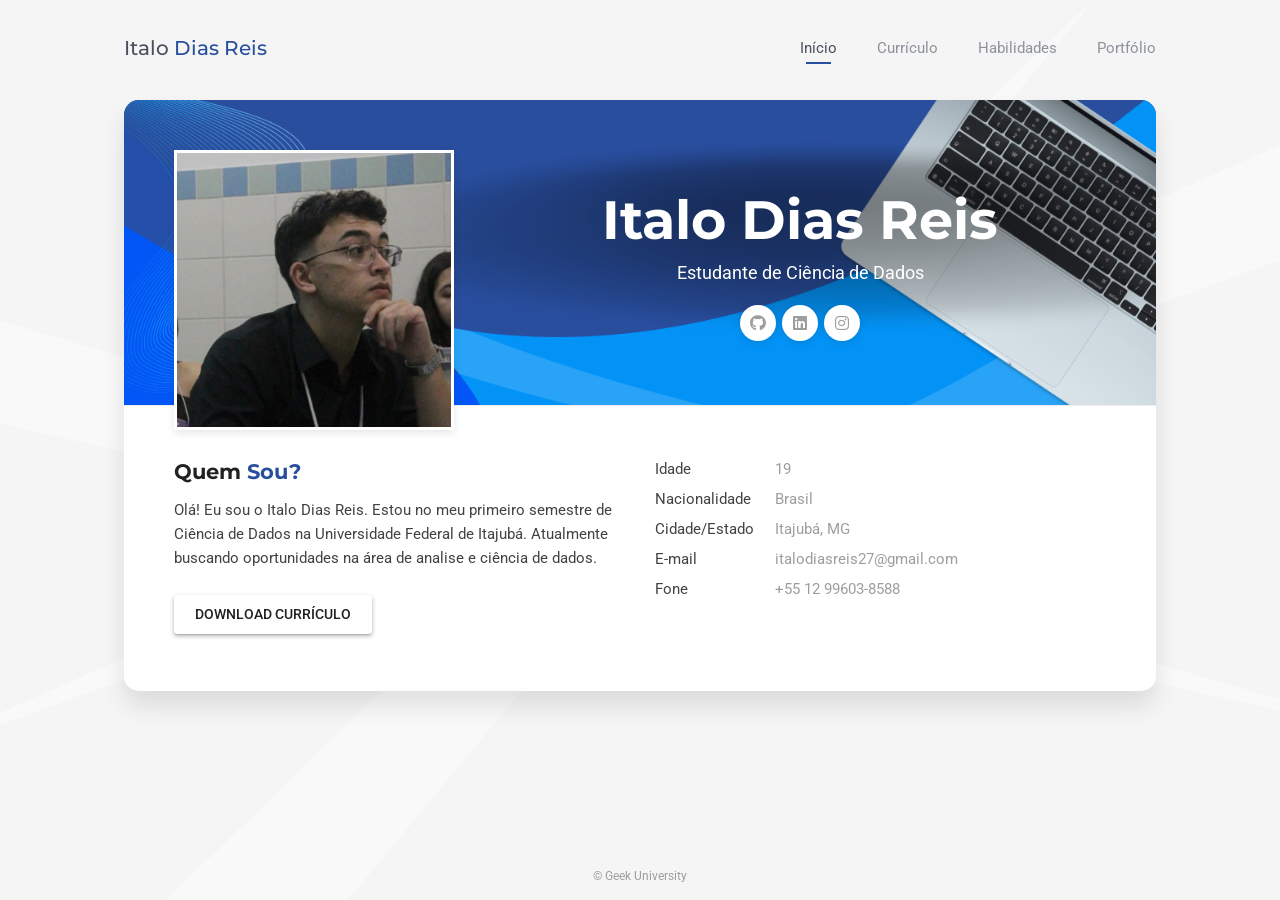
==== commit f04279bf: "Mudança de clientes para ferramentas na aba habilidades" ====
--- a/Curriculo/italo27-py.github.io/index.html
+++ b/Curriculo/italo27-py.github.io/index.html
@@ -50,7 +50,7 @@
                 <a class="pt-trigger" href="index.html#resume">Currículo</a>
               </li>
               <li>
-                <a class="pt-trigger" href="index.html#services">Serviços</a>
+                <a class="pt-trigger" href="index.html#services">Habilidades</a>
               </li>
               <li>
                 <a class="pt-trigger" href="index.html#portfolio">Portfólio</a>
@@ -330,7 +330,7 @@
                             <img src="images/service/python_icon.png" alt="Responsive Design" class="mCS_img_loaded">
                           </div>
                           <h4>Python</h4>
-                          <p>Lorem ipsum dolor sit amet, consectetur adipisicing elit, sed do eiusmod tempor.</p>
+                          <p>Desenvolvimento de scripts, automações e projetos voltados para tecnologia e análise de dados.</p>
                         </div>
                       </div>
                     </div>
@@ -342,7 +342,7 @@
                             <img src="images/service/edição.png" alt="Photography" class="mCS_img_loaded">
                           </div>
                           <h4>Edição de Vídeo</h4>
-                          <p>Lorem ipsum dolor sit amet, consectetur adipisicing elit, sed do eiusmod tempor.</p>
+                          <p>Experiência na criação e edição de conteúdos digitais para plataformas online e redes sociais.</p>
                         </div>
                     </div>
                     </div>
@@ -354,7 +354,7 @@
                             <img src="images/service/problem.png" alt="Creativity" class="mCS_img_loaded">
                           </div>
                           <h4>Resolução de Problemas</h4>
-                          <p>Lorem ipsum dolor sit amet, consectetur adipisicing elit, sed do eiusmod tempor.</p>
+                          <p>Capacidade de analisar situações, identificar soluções eficientes e aprender de forma autônoma.</p>
                         </div>
                       </div>
                     </div>
@@ -366,53 +366,53 @@
                             <img src="images/service/comunication.png" alt="Advetising" class="mCS_img_loaded">
                           </div>
                           <h4>Comunicação</h4>
-                          <p>Lorem ipsum dolor sit amet, consectetur adipisicing elit, sed do eiusmod tempor.</p>
+                          <p>Capacidade de se comunicar de forma clara e eficaz, principalmente em ambientes colaborativos.</p>
                         </div>
                       </div>
                     </div>
                   </div>
                   <!-- End of My Services -->
 
-                  <!-- Clients -->
+                  <!-- Ferramentas -->
                   <div class="row">
                     <div class="col-sm-12 col-md-12">
                       <div class="block-title">
-                        <h3>Clientes</h3>
+                        <h3>Ferramentas</h3>
                       </div>
 
                       <div class="col-sm-4 col-md-2 subpage-block">
                         <div class="client-block">
-                          <a href="index.html#" target="_blank"><img src="images/clients/client_1.png" alt="image" class="mCS_img_loaded"></a>
+                          <a><img src="images/clients/Pycharm.png" alt="image" class="mCS_img_loaded"></a>
                         </div>
                       </div>
 
                       <div class="col-sm-4 col-md-2 subpage-block">
                         <div class="client-block">
-                          <a href="index.html#" target="_blank"><img src="images/clients/client_2.png" alt="image" class="mCS_img_loaded"></a>
+                          <a><img src="images/clients/vs code.png" alt="image" class="mCS_img_loaded"></a>
                         </div>
                       </div>
 
                       <div class="col-sm-4 col-md-2 subpage-block">
                         <div class="client-block">
-                          <a href="index.html#" target="_blank"><img src="images/clients/client_3.png" alt="image" class="mCS_img_loaded"></a>
+                          <a><img src="images/clients/davinci resolve.png" alt="image" class="mCS_img_loaded"></a>
                         </div>
                       </div>
 
                       <div class="col-sm-4 col-md-2 subpage-block">
                         <div class="client-block">
-                          <a href="index.html#" target="_blank"><img src="images/clients/client_4.png" alt="image" class="mCS_img_loaded"></a>
+                          <a><img src="images/clients/git.png" alt="image" class="mCS_img_loaded"></a>
                         </div>
                       </div>
 
                       <div class="col-sm-4 col-md-2 subpage-block">
                         <div class="client-block">
-                          <a href="index.html#" target="_blank"><img src="images/clients/client_5.png" alt="image" class="mCS_img_loaded"></a>
+                          <a><img src="images/clients/excel.png" alt="image" class="mCS_img_loaded"></a>
                         </div>
                       </div>
 
                       <div class="col-sm-4 col-md-2 subpage-block">
                         <div class="client-block">
-                          <a href="index.html#" target="_blank"><img src="images/clients/client_6.png" alt="image" class="mCS_img_loaded"></a>
+                          <a><img src="images/clients/minitab.png" alt="image" class="mCS_img_loaded"></a>
                         </div>
                       </div>
 
--- a/Curriculo/italo27-py.github.io/css/main-green.css
+++ b/Curriculo/italo27-py.github.io/css/main-green.css
@@ -1173,7 +1173,7 @@
 
 .service-block h4 {
   font-size: 17px;
-  padding: 20px 0 0;
+  padding: 10px 0 0;
 }
 
 .service-icon {
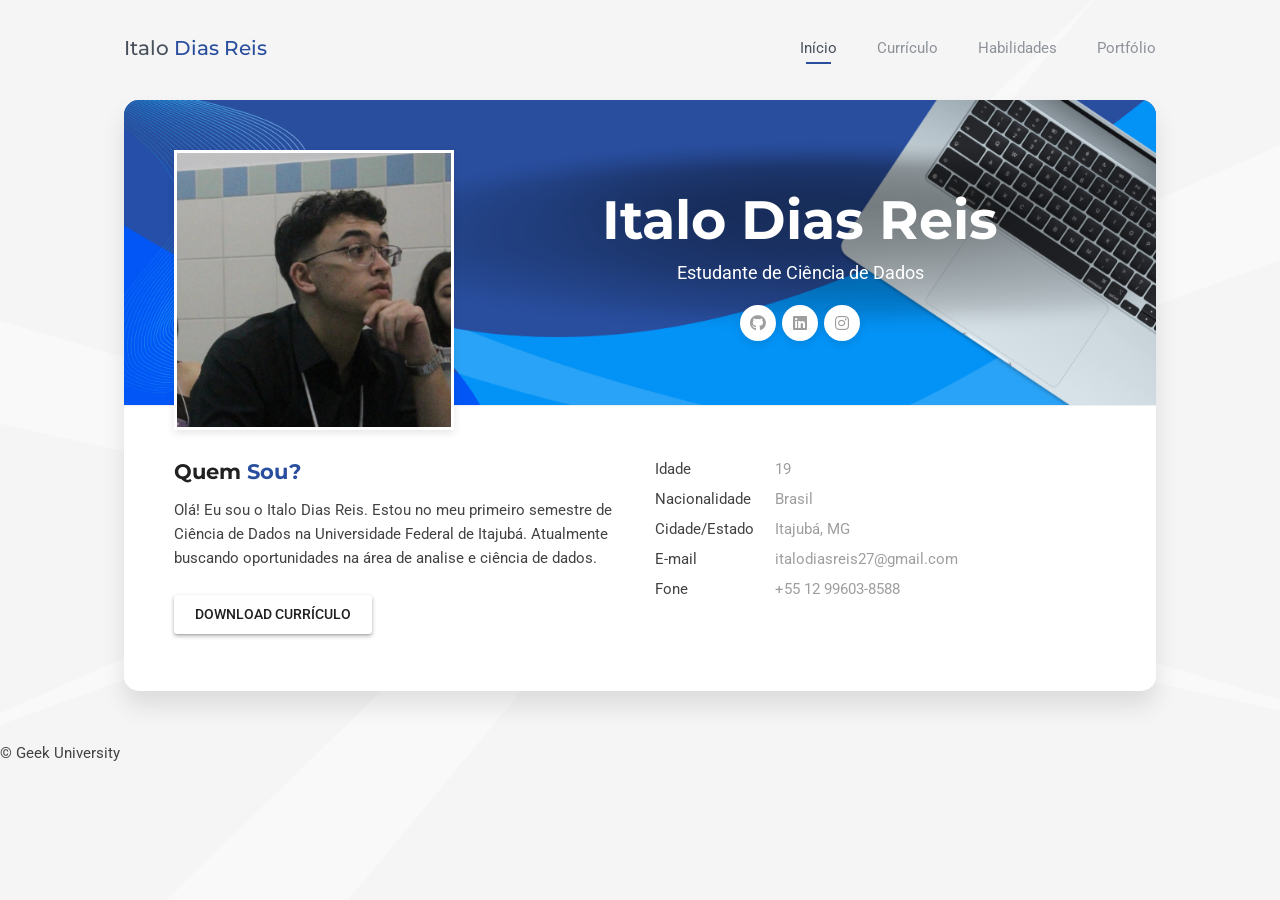
==== commit adc392fd: "Remoção da aba [testemunhas]" ====
--- a/Curriculo/italo27-py.github.io/index.html
+++ b/Curriculo/italo27-py.github.io/index.html
@@ -227,14 +227,7 @@
                           </div>
                           <!-- / Experience 2 -->
 
-                          <!-- Experience 3 -->
-                          <div class="timeline-item">
-                            <h4 class="item-title"></h4>
-                            <span class="item-period"></span>
-                            <span class="item-small"></span>
-                            <p class="item-description"></p>
-                          </div>
-                          <!-- / Experience 3 -->
+                          
                         </div>
                       </div>
                     </div>
@@ -420,101 +413,7 @@
                   </div>
                   <!-- End of Clients -->
 
-                  <!-- Testimonials -->
-                  <div class="row">
-                    <div class="col-sm-12 col-md-12">
-                      <div class="block-title">
-                        <h3>Depoimentos de clientes</h3>
-                      </div>
-
-
-                      <div class="testimonials owl-carousel block">
-                        <!-- Testimonial 1 -->
-                        <div class="testimonial-item">
-                          <!-- Testimonial Author -->
-                          <div class="testimonial-credits">
-                            <!-- Picture -->
-                            <div class="testimonial-picture">
-                              <img src="images/testimonials/testimonial_photo_1.jpg" alt="">
-                            </div>              
-                            <!-- /Picture -->
-                            <!-- Testimonial author information -->
-                            <div class="testimonial-author-info">
-                              <p class="testimonial-author">Maria Richardson</p>
-                              <p class="testimonial-firm">Lindsley's Lumber</p>
-                            </div>
-                          </div>
-                          <!-- /Testimonial author information -->
-                          <!-- Testimonial Content -->
-                          <div class="testimonial-content">
-                            <div class="testimonial-text">
-                              <p>"Phasellus eu nunc tincidunt, ultricies elit vitae, pretium eros. Sed sed ipsum sed massa."</p>
-                            </div>
-                          </div>            
-                          <!-- /Testimonial Content -->                
-                        </div>
-                        <!-- End of Testimonial 1 -->
-
-                        <!-- Testimonial 2 -->
-                        <div class="testimonial-item">
-                          <!-- Testimonial Author -->
-                          <div class="testimonial-credits">
-                            <!-- Picture -->
-                            <div class="testimonial-picture">
-                              <img src="images/testimonials/testimonial_photo_2.jpg" alt="">
-                            </div>              
-                            <!-- /Picture -->
-                            <!-- Testimonial author information -->
-                            <div class="testimonial-author-info">
-                              <p class="testimonial-author">John Doe</p>
-                              <p class="testimonial-firm">Apple Inc.</p>
-                            </div>
-                          </div>
-                          <!-- /Testimonial author information -->
-                          <!-- Testimonial Content -->
-                          <div class="testimonial-content">
-                            <div class="testimonial-text">
-                              <p>"Vivamus porta dapibus tristique. Suspendisse et arcu eget nisi convallis eleifend nec ac lorem.</p>
-                            </div>
-                          </div>            
-                          <!-- /Testimonial Content -->                
-                        </div>
-                        <!-- End of Testimonial 2 -->
-
-                        <!-- Testimonial 3 -->
-                        <div class="testimonial-item">
-                          <!-- Testimonial Author -->
-                          <div class="testimonial-credits">
-                            <!-- Picture -->
-                            <div class="testimonial-picture">
-                              <img src="images/testimonials/testimonial_photo_3.jpg" alt="">
-                            </div>              
-                            <!-- /Picture -->
-                            <!-- Testimonial author information -->
-                            <div class="testimonial-author-info">
-                              <p class="testimonial-author">George McQueen</p>
-                              <p class="testimonial-firm">Harmony House</p>
-                            </div>
-                          </div>
-                          <!-- /Testimonial author information -->
-                          <!-- Testimonial Content -->
-                          <div class="testimonial-content">
-                            <div class="testimonial-text">
-                              <p>"Aliquam congue auctor lectus sed fermentum. Nulla ultricies tellus quis sapien lacinia egestas."</p>
-                            </div>
-                          </div>            
-                          <!-- /Testimonial Content -->                
-                        </div>
-                        <!-- End of Testimonial 3 -->
-                      </div>
-                    </div>
-                  </div>
-                  <!-- End of Tesimonials -->
-                </div>
-              </div>
-            </section>
-            <!-- End of Services Subpage -->
-
+                  
 
             <!-- Portfolio Subpage -->
             <section class="pt-page" data-id="portfolio">
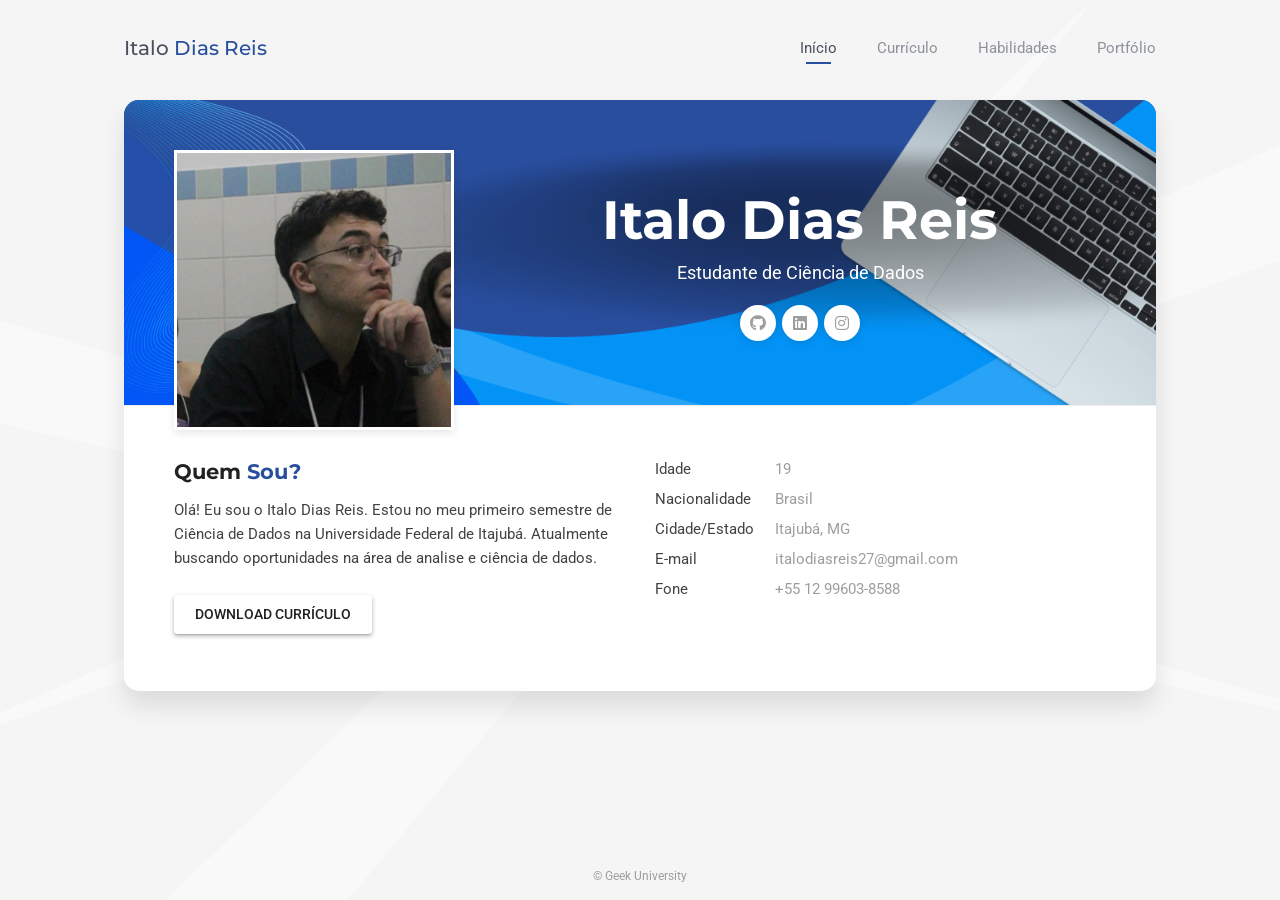
==== commit 7b37c692: "Resolução do problema de troca de aba! Div não funcionando direito" ====
--- a/Curriculo/italo27-py.github.io/index.html
+++ b/Curriculo/italo27-py.github.io/index.html
@@ -411,10 +411,10 @@
 
                     </div>
                   </div>
+                </section>                
                   <!-- End of Clients -->
 
-                  
-
+               
             <!-- Portfolio Subpage -->
             <section class="pt-page" data-id="portfolio">
               <div class="section-inner custom-page-content">
